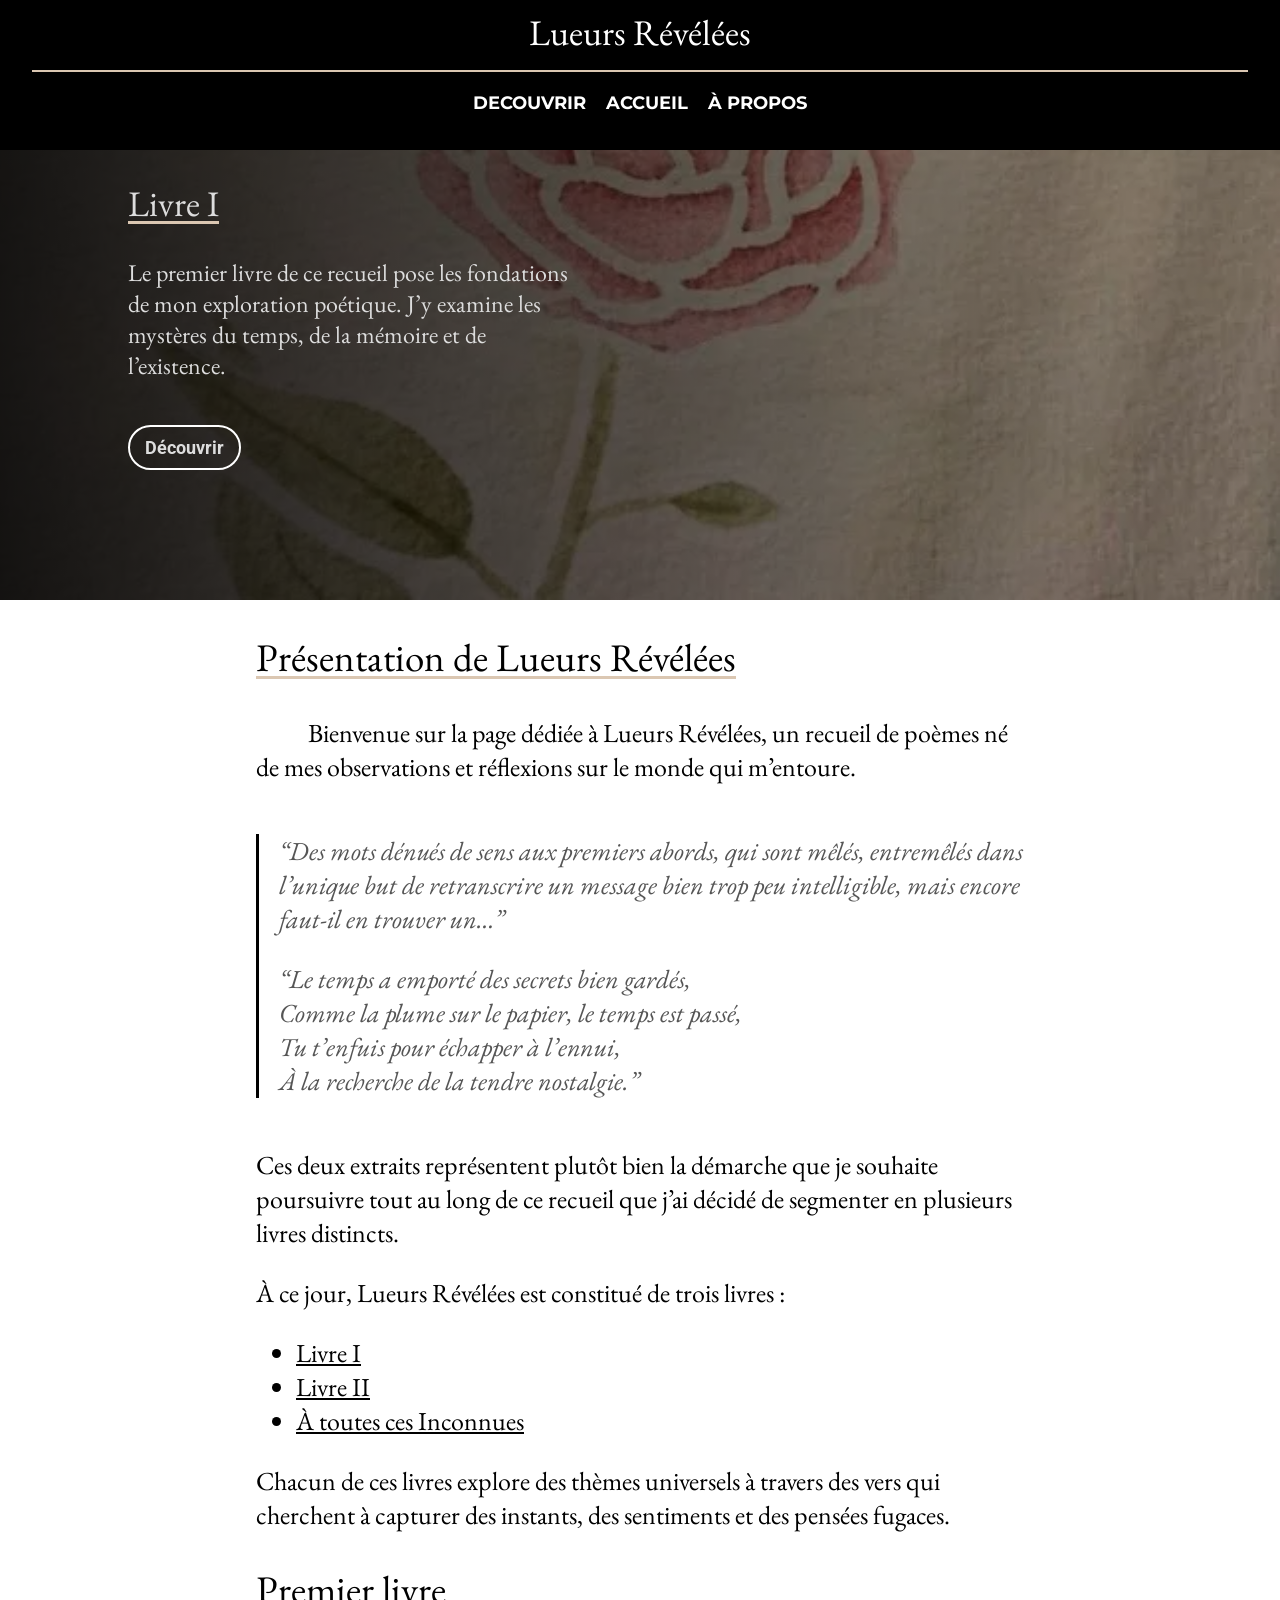
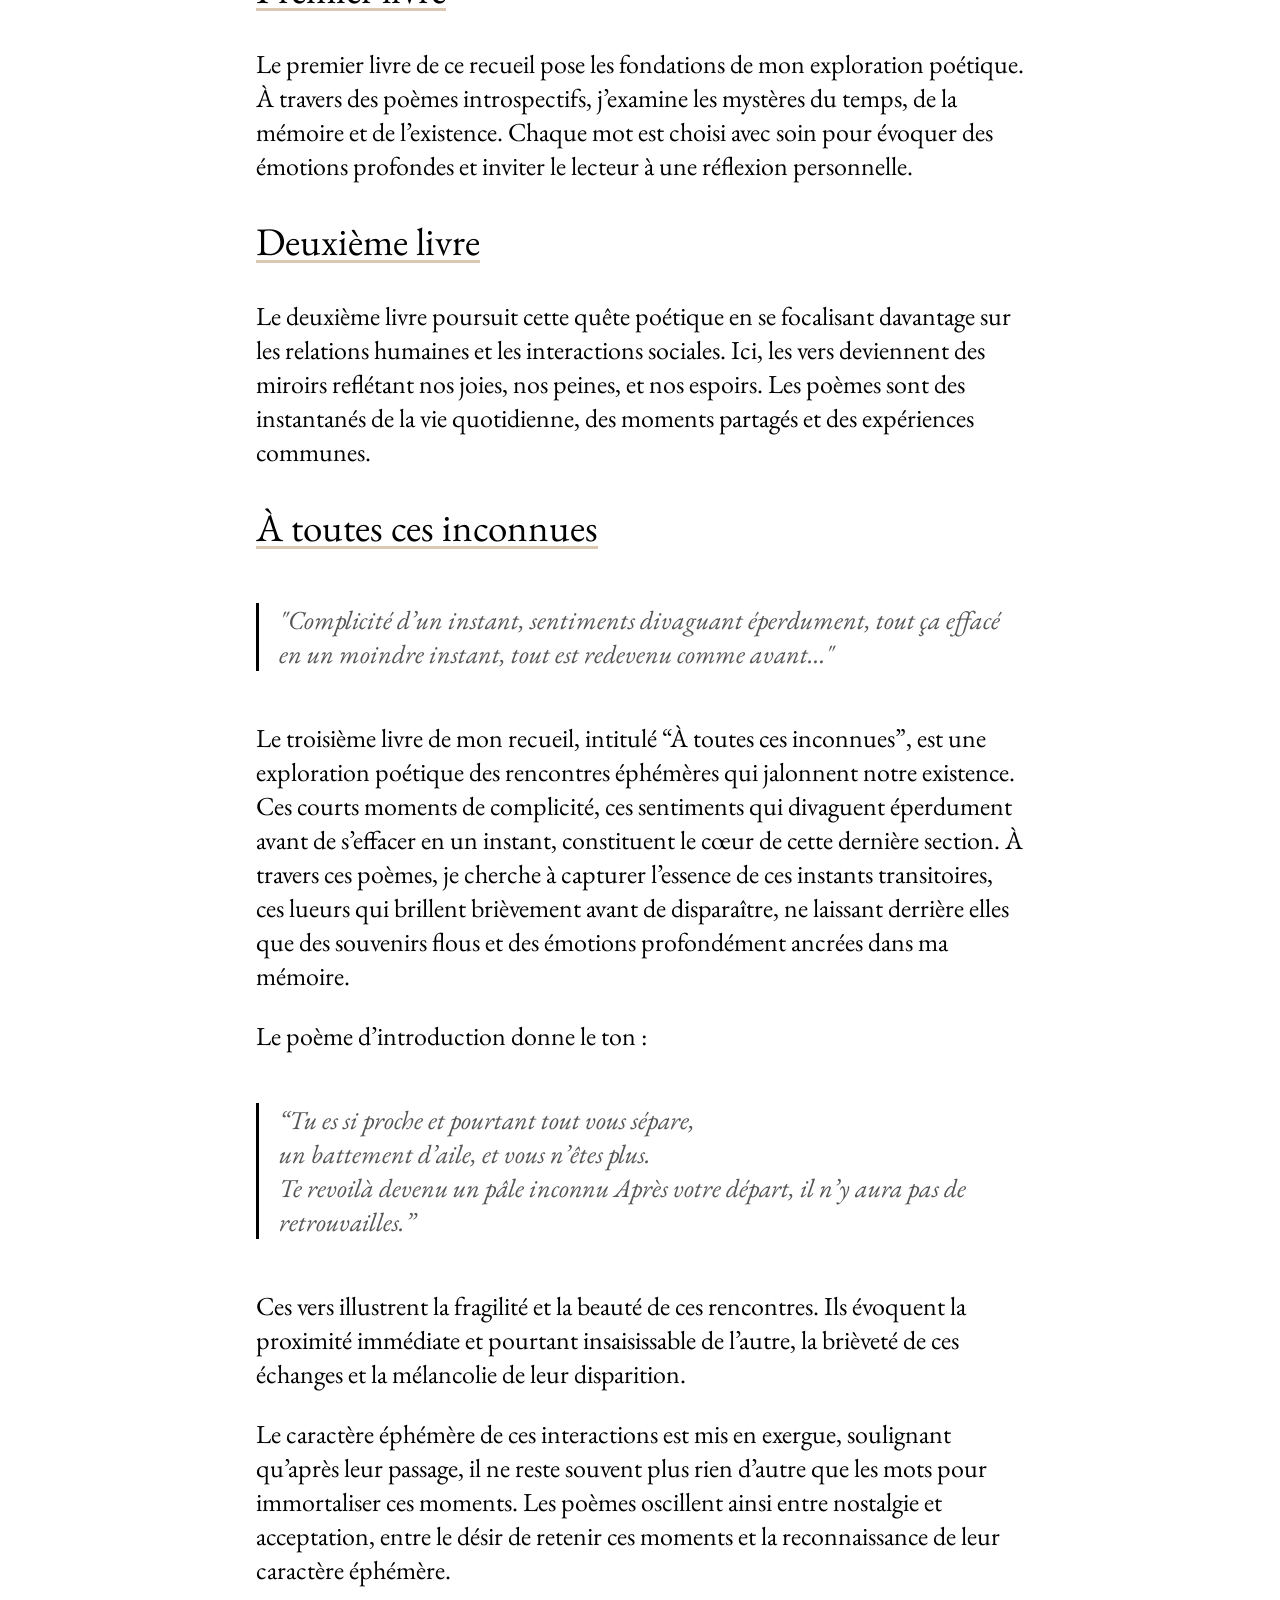
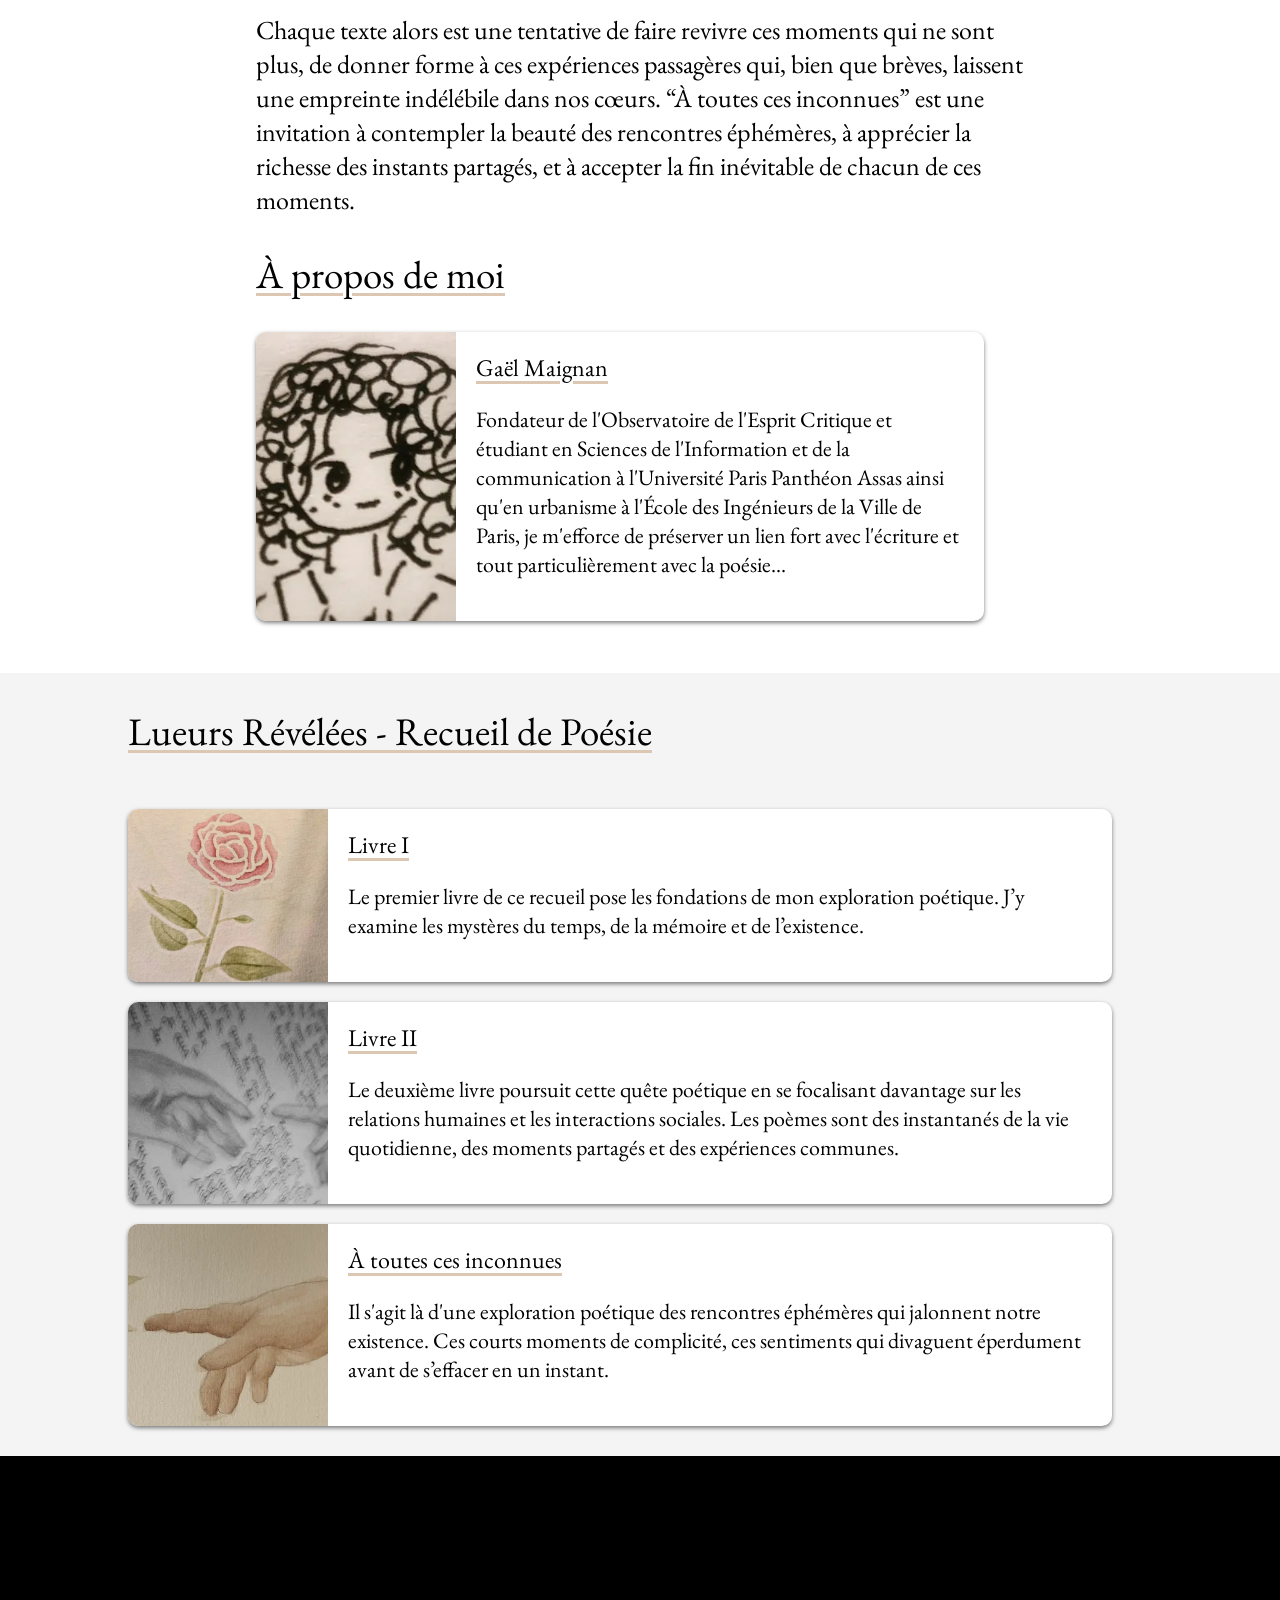
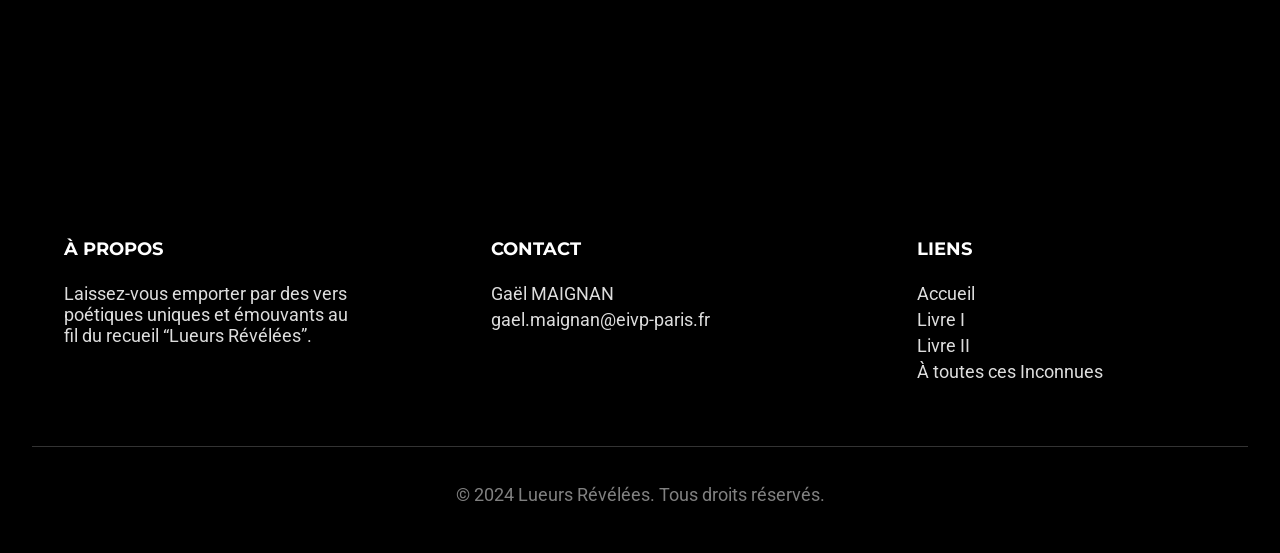
==== index.html @ 1c693159 "Add files via upload" ====
<!DOCTYPE html>
<html lang="fr">
<head>
    <meta charset="UTF-8">
    <meta name="viewport" content="width=device-width, initial-scale=1.0">
    
    <link rel="stylesheet" href="style/styles.css">
    <link rel="icon" href="img/icon.png" type="image/x-icon">
    <link rel="stylesheet" href="style/main.css">
    <link rel="stylesheet" href="https://fonts.googleapis.com/css?family=EB+Garamond&display=swap">
    <link rel="stylesheet" href="https://fonts.googleapis.com/css?family=Montserrat&display=swap">
    <link rel="stylesheet" href="https://fonts.googleapis.com/css2?family=Cinzel&display=swap">
    <link rel="stylesheet" href="https://fonts.googleapis.com/css2?family=Roboto:wght@400;700&display=swap">
    <link rel="stylesheet" href="https://cdnjs.cloudflare.com/ajax/libs/font-awesome/6.0.0-beta3/css/all.min.css">

    <meta name="description" content="Découvrez Lueurs Révélées, un recueil de poésie inspirant qui explore les thèmes de l'amour, de la perte et de la renaissance.">
    <meta name="keywords" content="poésie, recueil de poésie, Lueurs Révélées, poésie moderne, poèmes français">
    <meta name="author" content="Gaël Maignan">
    <meta name="robots" content="index, follow">

    <meta property="og:title" content="Lueurs Révélées - Recueil de Poésie">
    <meta property="og:description" content="Découvrez des poèmes uniques qui explorent la beauté de l'âme humaine.">
    <meta property="og:image" content="https://gael-mgn.github.io/Lueurs-Revelees/img/2.png">
    <meta property="og:url" content="https://gael-mgn.github.io/Lueurs-Revelees">
    <meta property="og:type" content="website">
    <meta name="twitter:card" content="summary_large_image">

    <script src="js/script.js"></script>
    <script src="js/home.js"></script>


    <script type="application/ld+json">
{
  "@context": "https://schema.org",
  "@type": "Collection",
  "name": "Lueurs Révélées",
  "description": "Un recueil de poésie par Gaël Maignan, explorant des thèmes profonds à travers trois livres principaux.",
  "creator": {
    "@type": "Person",
    "name": "Gaël Maignan"
  },
  "hasPart": [
    {
      "@type": "CreativeWork",
      "name": "Livre I",
      "url": "https://gael-mgn.github.io/Lueurs-Revelees/articles/livre 1/livre 1.html"
    },
    {
      "@type": "CreativeWork",
      "name": "Livre II",
      "url": "https://gael-mgn.github.io/Lueurs-Revelees/articles/livre 2/livre 2.html"
    },
    {
      "@type": "CreativeWork",
      "name": "À toutes ces Inconnues",
      "url": "https://gael-mgn.github.io/Lueurs-Revelees/articles/livre 3/livre 3.html"
    }
  ]
}
</script>


    <title>Lueurs Révélées - Recueil de Poèmes</title>
</head>
<body>
    <header id="main-header">
        <h1><a class="title" href="#">Lueurs Révélées</a></h1>
        <nav class="main-nav">
        <div class="menu-icon">&#9776;</div>
        <ul class="menu">
            <li><a href="#articles">DECOUVRIR</a></li>
            <li><a href="#">ACCUEIL</a></li>
            <li><a href="articles/gael maignan.html">À PROPOS</a></li>
        </ul>
    </nav>
    </header>

    <main>

        <div class="carousel-container">
            <img src="" class="carousel-image" id="currentImage" alt=""/>
            <img src="" class="carousel-image2" id="lastImage" alt=""/>

            <div id="article_infos" class="article-infos">
                <h2 id="article_title"></h2>
                <p id="article_resume"></p>
                <a id="article_link" class="button" href="">Découvrir</a>
            </div>
        </div>

        <div class="text">
        <h2>Présentation de Lueurs Révélées</h2>

        <p class="indentation">Bienvenue sur la page dédiée à Lueurs Révélées, un recueil de poèmes né de mes observations et réflexions sur le monde qui m’entoure.</p>

        <blockquote>
            <p>“Des mots dénués de sens aux premiers abords, qui sont mêlés, entremêlés dans l’unique but de retranscrire un message bien trop peu intelligible, mais encore faut-il en trouver un…”</p>
            
            <p>“Le temps a emporté des secrets bien gardés,</br>
            Comme la plume sur le papier, le temps est passé,</br>
            Tu t’enfuis pour échapper à l’ennui,</br>
            À la recherche de la tendre nostalgie.”</p>
        </blockquote>

        <p>Ces deux extraits représentent plutôt bien la démarche que je souhaite poursuivre tout au long de ce recueil que j’ai décidé de segmenter en plusieurs livres distincts.</p>

        <p>À ce jour, Lueurs Révélées est constitué de trois livres :</p>
        <ul>
            <li><a href="articles/livre 1/livre 1.html">Livre I</a></li>
            <li><a href="articles/livre 2/livre 2.html">Livre II</a></li>
            <li><a href="articles/livre 3/livre 3.html">À toutes ces Inconnues</a></li>
        </ul>

        <p>Chacun de ces livres explore des thèmes universels à travers des vers qui cherchent à capturer des instants, des sentiments et des pensées fugaces.</p>


        <h2>Premier livre</h2>
        <p>Le premier livre de ce recueil pose les fondations de mon exploration poétique. À travers des poèmes introspectifs, j’examine les mystères du temps, de la mémoire et de l’existence. Chaque mot est choisi avec soin pour évoquer des émotions profondes et inviter le lecteur à une réflexion personnelle.</p>

        <h2>Deuxième livre</h2>
        <p>Le deuxième livre poursuit cette quête poétique en se focalisant davantage sur les relations humaines et les interactions sociales. Ici, les vers deviennent des miroirs reflétant nos joies, nos peines, et nos espoirs. Les poèmes sont des instantanés de la vie quotidienne, des moments partagés et des expériences communes.</p>

        <h2>À toutes ces inconnues</h2>

        <blockquote>
            <p>"Complicité d’un instant, sentiments divaguant éperdument, tout ça effacé en un moindre instant, tout est redevenu comme avant…"</p>
        </blockquote>

        <p>Le troisième livre de mon recueil, intitulé “À toutes ces inconnues”, est une exploration poétique des rencontres éphémères qui jalonnent notre existence. Ces courts moments de complicité, ces sentiments qui divaguent éperdument avant de s’effacer en un instant, constituent le cœur de cette dernière section. À travers ces poèmes, je cherche à capturer l’essence de ces instants transitoires, ces lueurs qui brillent brièvement avant de disparaître, ne laissant derrière elles que des souvenirs flous et des émotions profondément ancrées dans ma mémoire.</p>

        <p>Le poème d’introduction donne le ton :</p>

        <blockquote>
            <p>“Tu es si proche et pourtant tout vous sépare,<br>
                un battement d’aile, et vous n’êtes plus.<br>
                Te revoilà devenu un pâle inconnu Après votre départ, il n’y aura pas de retrouvailles.”</p>
        </blockquote>


        <p>Ces vers illustrent la fragilité et la beauté de ces rencontres. Ils évoquent la proximité immédiate et pourtant insaisissable de l’autre, la brièveté de ces échanges et la mélancolie de leur disparition.</p>
        <p>Le caractère éphémère de ces interactions est mis en exergue, soulignant qu’après leur passage, il ne reste souvent plus rien d’autre que les mots pour immortaliser ces moments. Les poèmes oscillent ainsi entre nostalgie et acceptation, entre le désir de retenir ces moments et la reconnaissance de leur caractère éphémère.</p>
        <p>Chaque texte alors est une tentative de faire revivre ces moments qui ne sont plus, de donner forme à ces expériences passagères qui, bien que brèves, laissent une empreinte indélébile dans nos cœurs. “À toutes ces inconnues” est une invitation à contempler la beauté des rencontres éphémères, à apprécier la richesse des instants partagés, et à accepter la fin inévitable de chacun de ces moments.</p>


        <h2>À propos de moi</h2>
        <a href="articles/gael maignan.html" class="article-item">
                  <img src="img/gael.png" alt="Croquis de Gaël Maignan, poète à ses heures perdues, portrait en style esquisse.">
                  <div class="article-info">
                    <h3 class="article-title">Gaël Maignan</h3>
                    <p class="article-description">Fondateur de l'Observatoire de l'Esprit Critique et étudiant en Sciences de l'Information et de la communication à l'Université Paris Panthéon Assas ainsi qu'en urbanisme à l'École des Ingénieurs de la Ville de Paris, je m'efforce de préserver un lien fort avec l'écriture et tout particulièrement avec la poésie...</p>
                  </div>
        </a>

        </div>









 <!-- Articles -->
        <div id="articles" class="articles">
            <div class="article-grid">
                <h2>Lueurs Révélées - Recueil de Poésie</h2>
                <a href="articles/livre 1/livre 1.html" class="article-item">
                  <img src="articles/livre 1/img/img.png" alt="Aquarelle illustrant le Livre I du recueil « Lueurs Révélées », l'on y voit une rose, s'épanouissant à travers des vers enivrants.">
                  <div class="article-info">
                    <h3 class="article-title">Livre I</h3>
                    <p class="article-description">Le premier livre de ce recueil pose les fondations de mon exploration poétique. J’y examine les mystères du temps, de la mémoire et de l’existence.</p>
                  </div>
                </a>
                <a href="articles/livre 2/livre 2.html" class="article-item">
                  <img src="articles/livre 2/img/img.png" alt="Esquisse illustrant le Livre II du recueil « Lueurs Révélées », l'on y voit deux mains, tentant, tant bien que mal de se rejoindre parmis un dédale de vers déchus.">
                  <div class="article-info">
                    <h3 class="article-title">Livre II</h3>
                    <p class="article-description">Le deuxième livre poursuit cette quête poétique en se focalisant davantage sur les relations humaines et les interactions sociales. Les poèmes sont des instantanés de la vie quotidienne, des moments partagés et des expériences communes.</p>
                  </div>
                </a>
                <a href="articles/livre 3/livre 3.html" class="article-item">
                  <img src="articles/livre 3/img/img.png" alt="Aquarelle illustrant le Livre « À toutes ces inconnues » du recueil « Lueurs Révélées », l'on y voit une main rentrant en contact avec l'éphémérité de cette vie">
                  <div class="article-info">
                    <h3 class="article-title">À toutes ces inconnues</h3>
                    <p class="article-description">Il s'agit là d'une exploration poétique des rencontres éphémères qui jalonnent notre existence. Ces courts moments de complicité, ces sentiments qui divaguent éperdument avant de s’effacer en un instant.</p>
                  </div>
                </a>
              </div>
        </div>





        <footer id="footer">
            <div class="fixed-img"></div> 
            <div class="footer-content">
                <div class="footer-section about">
                    <h3>À PROPOS</h3>
                    <ul>
                        <li><p>Laissez-vous emporter par des vers poétiques uniques et émouvants au fil du recueil “Lueurs Révélées”.</p></li>
                    </ul>
                </div>
                <div class="footer-section contact">
                    <h3>CONTACT</h3>
                    <ul>
                        <li><a href="https://www.linkedin.com/in/gael-maignan/">Gaël MAIGNAN</a></li>
                        <li><a href="mailto:gael.maignan@eivp-paris.fr">gael.maignan@eivp-paris.fr</a></li>
                    </ul>
                </div>
                <div class="footer-section links">
                    <h3>LIENS</h3>
                    <ul>
                        <li><a href="#">Accueil</a></li>
                        <li><a href="articles/livre 1/livre 1.html">Livre I</a></li>
                        <li><a href="articles/livre 2/livre 2.html">Livre II</a></li>
                        <li><a href="articles/livre 3/livre 3.html">À toutes ces Inconnues</a></li>
                    </ul>
                </div>
            </div>
            <div id="about" class="footer-bottom">
                <p>&copy; 2024 Lueurs Révélées. Tous droits réservés.</p>
            </div>
        </footer>

    </main>     
</body>
</html>
---- style/styles.css ----
h1,h2,h3, h4, h5, h6 {
    font-weight: normal;
}


.overlay {
    margin: 0px;
    left: 0px;
    width: 100%;
    height: 100%;
    position: absolute;
}
.overlay {
     pointer-events: auto; /*permet de rediriger les clics sur le fond et pas la vidéo*/
}

.overlay-content {
    overflow: hidden;
    margin-left: 10vw;
    margin-right: 10vw;
    z-index: 1;
    color: white;
    font-size: 40px;
    overflow: auto; 
    position: absolute;
    top: 50%;
    transform: translateY(-25%);
    font-family: 'Cinzel', sans-serif;
}
@media screen and (max-width: 768px) {
    .overlay-content {
        transform: translateY(-50%);
    }
}
.img{
    opacity: 1;
    transition: opacity 1s ease-in-out;
}
.carousel-container {
    position: relative;
    width: 100%;
    height: 75%;
    max-height: 450px;
}
@media screen and (max-width: 768px) {
    .carousel-container {
        max-height: 700px;
    }
}
.carousel-container:after {
    content: '';
    position: absolute;
    width: 100%;
    height: 100%;
    z-index: 1;
    background: linear-gradient(to right, rgba(0, 0, 0, 0.9), rgba(0, 0, 0, 0.3));
}
.carousel-image, .carousel-image2 {
    width: 100%;
    height: 100%;
    object-fit: cover;
    position: absolute;
    z-index: 0;
}
.carousel-image2 {    
    transition: opacity 1s ease-in-out;
    z-index: 1;
}
---- style/main.css ----
.indentation {
  text-indent: 2em;
}

html{
    scroll-behavior: smooth;    
}
body {
    margin: 0;
    font-family: 'EB Garamond', serif;
    font-size: 26px;
}
a {
  text-decoration: none;
  color: inherit;
}
ul li a {
    text-decoration: underline;
}


blockquote {
  font-style: italic;
  margin: 20px 0;
  padding-left: 20px;
  margin-top: 50px;
  margin-bottom: 50px;
  border-left: 3.5px solid black; /* Barre verticale pour délimiter les citations */
  color: #555;
}



h2, h3 {
    text-decoration: underline;
    text-decoration-color: rgb(219, 199, 178);
    text-decoration-thickness: 3px; /* Épaisseur du soulignage */
    text-underline-offset: 5px;
}

footer h3 {
    text-decoration: none;
}

.button {
    font-size: 18px;
    padding: 10px 15px;
    border-radius: 40px;
    border: 2px solid white;
    font-family: 'Roboto', sans-serif;
    font-weight: bold;
    text-decoration: none;
}
.button:hover{
    text-decoration: underline;
    color: rgb(219, 199, 178);
    border: 2px solid  rgb(219, 199, 178);
}
header {
    position: fixed;
    width: 100%;
    height: 150px;
    background-color: rgba(0, 0, 0, 0.90);
    top: 0px;
    transition: top 0.3s;
    z-index: 1000;

}
header::after {
        content: '';
        position: absolute;
        left: 2.5vw;
        top: 70px;
        width: 95%;
        height: 2px;
        background-color: #333;
        background-color: rgb(219, 199, 178);
}
@media screen and (max-width: 767px) {
    header {
        height: 64px;
    }
    header::after {
        display: none;
    }
}



body::after {
        content: '';
        top: 0;
        position: absolute;
        width: 100%; /* Largeur de la bordure */
        height: 150px; /* Épaisseur de la bordure */
        background-color: black; /* Couleur de la bordure */
        z-index: -1;
}
@media screen and (max-width: 767px) {
    body::after {
        height: 64px;
    }
}
header .title {
    font-size: 36px;
    color: white;
    /*font-family: 'Cinzel', sans-serif;*/
    position: absolute;
    top: 32px;
    left: 50%;
    transform: translate(-50%, -50%);
}
@media screen and (max-width: 767px) {
    header .title {
        font-size: 26px;
        top: 27px;
    }
}
@media screen and (max-width: 325px) {
    header .title {
        font-size: 23px;
        margin-left: 12px;
    }

}


header nav a {
    font-size: 18px;
    font-weight: bold;
    font-family: 'Montserrat', sans-serif;
    text-decoration: none;
    color: white;
    position: relative; /* Position relative pour placer le trait par rapport au lien */
}

header nav a::after, header nav a:hover::after {
    content: ''; /* Ajoute un contenu pseudo-élément */
    position: absolute; /* Position absolue par rapport au lien */
    bottom: -4px; /* Place le trait juste en dessous du texte du lien */
    left: 0; /* Alignement initial à gauche */
    right: 0; /* Alignement final à droite */
    margin: 0 auto; /* Centre horizontalement le trait */
    width: 40px; /* Longueur du trait */
    border-bottom: 3px solid; /* Épaisseur et style du trait (2px d'épaisseur, solide) */
    transition: width 0.3s; /* Transition de la largeur du trait sur une durée de 0.3 seconde */
    color: rgb(219, 199, 178);

}
header nav a::after{
    width: 0px;
}

main {
    margin: 0px;
    top: 150px; 
    left: 0px;
    width: 100%;
    height: 100%;
    position: absolute;
}

@media screen and (max-width: 767px) {
    main {
        top: 64px;
    }
}

.main-nav {
    display: flex;
    justify-content: space-between;

    position: absolute;
    left: 50%;
    top: 100px;
    transform: translate(-50%, -50%);
}
.menu-icon {
    font-size: 24px;
    color: white;
    display: none; /* Masquer l'icône du menu par défaut sur les écrans larges */
}
.menu {
    list-style: none;
    padding: 0;
    transition: heigth 0.3s;
    display: flex;
}
.menu li {
    margin-right: 20px;
}
.menu li:last-child {
    margin-right: 0px;
}

@media screen and (max-width: 767px) {
    header {
        background-color: black;
    }
    .main-nav {
        height: 32px;
        margin-top: 10px;
        margin-left: 10vw;
        transform: none;
        position: static;
    }
    .menu {
        display: none; /* Masquer le menu par défaut sur les écrans étroits */
        flex-direction: column;
        position: absolute;
        top: 32px;
        left: 0px;
        width: 100%;
        background-color: black;
    }
    .menu li {
        padding: 10px;
        padding-top: 0;
        padding-left: 0;
        margin-left: 10vw;
    }
    .menu a {
        font-size: 12px;
    }
    .menu.show {
        display: flex; /* Afficher le menu lorsque la classe .show est ajoutée */
    }
    .menu-icon {
        display: block; /* Afficher l'icône du menu sur les écrans étroits */
    }
    .menu li::after {
        content: '';
        position: absolute;
        left: 10vw;
        width: 80%;
        height: 1px;
        background-color: #333;
    }
}


#auteurs-section {
    font-size: 18px;
    text-align: center;
    padding-bottom: 30px;
    box-shadow: 0 2px 4px rgba(0, 0, 0, 0.5);
}













.fixed-img {
    background-image: url('../img/footer.png');
    background-size: cover;
    background-position: center;
    background-attachment: fixed;
    height: 300px;
    position: relative;
}
.fixed-img::after {
content: '';
    position: absolute;
    width: 100%;
    height: 100%;
    background: rgba(0, 0, 0, 0.7);
}
footer {
   background-color: black;
    color: white;
    padding: 30px 0;
    padding-top: 0px;

    z-index: 10;
    font-family: 'roboto';
    font-size: 18px;
    overflow: hidden;
}
.footer-content {
    display: flex;
    flex-wrap: wrap;
    justify-content: space-around;
}
@media screen and (max-width: 768px) {
  footer {
    font-size: 12px;
  }
  .footer-content {
    display: block;
  }
}

.footer-section {
    flex: 1;
    margin: 5vw;
}

.footer-section h3 {
    color: #fff;
    font-weight: bold;
}

.footer-section p {
    color: #ddd;
}
.footer-section ul {
    list-style-type: none;
    margin: 0;
    padding: 0;
}
.footer-section li {
    padding-top: 5px;
}
.footer-section a {
    text-decoration: none;
    color: #ddd;
    transition: color 0.3s;
}
.footer-section p {
    margin: 0;
}
.footer-section h3 {
    font-size: 18px;
    font-family: 'Montserrat', sans-serif;
}
.footer-section a:hover {
    color: rgb(219, 199, 178);
    text-decoration: underline;

}
.footer-bottom {
    text-align: center;
    padding-top: 20px;
    position: relative;
    color: grey;

}
.footer-bottom::after {
    content: '';
    position: absolute;
    left: 2.5vw;
    top: 0px;
    width: 95%;
    height: 1px;
    background-color: #333;
}



.article-infos {
    position: absolute;
    transition: left 0.3s;
    font-size: 24px;
    height: 100%;
    width: 100%;
    max-width: 700px;
    overflow: hidden;
    opacity: 1; /*rend le carrousel plus esthétique*/
    z-index: 2;
    color: #ddd;
}
.article-infos h2, .article-infos p, .article-infos a {
    margin-left: 10vw;
    margin-right: 10vw;
    color: #ddd;
}
.article-infos a {
    position: relative;
    top: 25px;

}

.articles {

      background-color: #F4F4F4;
      color: black;
    overflow: hidden;
}
.articles h2 {
}






.quotation, .text {
    margin: 20vw;
    margin-top: 0px;
    margin-bottom: 20px;
}
.quotation {
    font-size: 46px;
}
.text {
    padding-bottom: 32px;
}

@media screen and (max-width: 768px) {
    .quotation, h2, .overlay-content {
    font-size: 32px;
}
.quotation, .text {
    margin: 5vw;
}
}






.article-grid {
    display: flex;
    flex-wrap: wrap;
    justify-content: space-between;
    margin: 10vw;
    margin-top: 0px;
    margin-bottom: 30px;
    gap: 20px; /* Espacement entre les éléments de la grille */
}

.article-item {

   background-color: white;
    /*border: 1px solid #666;*/
    border-radius: 10px;
    box-shadow: 0 2px 4px rgba(0, 0, 0, 0.5);
    width: calc(100% - 40px); /* Full width with margins */
    display: flex;
    text-align: left;
    overflow: hidden;
    transition: transform 0.3s ease;

    text-decoration: none;
    color: inherit;
}

.article-item:hover {
    transform: scale(1.005);
     box-shadow: 0 4px 8px rgba(0, 0, 0, 0.4); 
}

.article-item img {
    width: 200px; /* Fixed width for the image */
    height: auto;
    /*border-right: 1px solid #666;*/
    object-fit: cover;
}

.article-info {
    padding: 20px;
    flex-grow: 1; /* Allow the text to take the remaining space */
}

.article-info h3 {
    margin: 0 0 10px 0;
    font-size: 24px;
}

.article-info p {
    font-size: 22px;
}



/* Styles pour les écrans de moins de 768px (smartphones) */
@media (max-width: 768px) {
    #articles {
        padding: 10px;
    }

    .article-item {
        width: 100%; /* Pleine largeur */
        margin: 10px 0;
        display: flex;
        flex-direction: column; /* Affichage en colonne */
    }

    .article-info {
        padding: 10px;
    }

    .article-grid {
        margin: 5vw;
    }


.article-item img {
    width: 100%;
    height: auto;
    border-bottom: 1px solid #ddd;
}
}
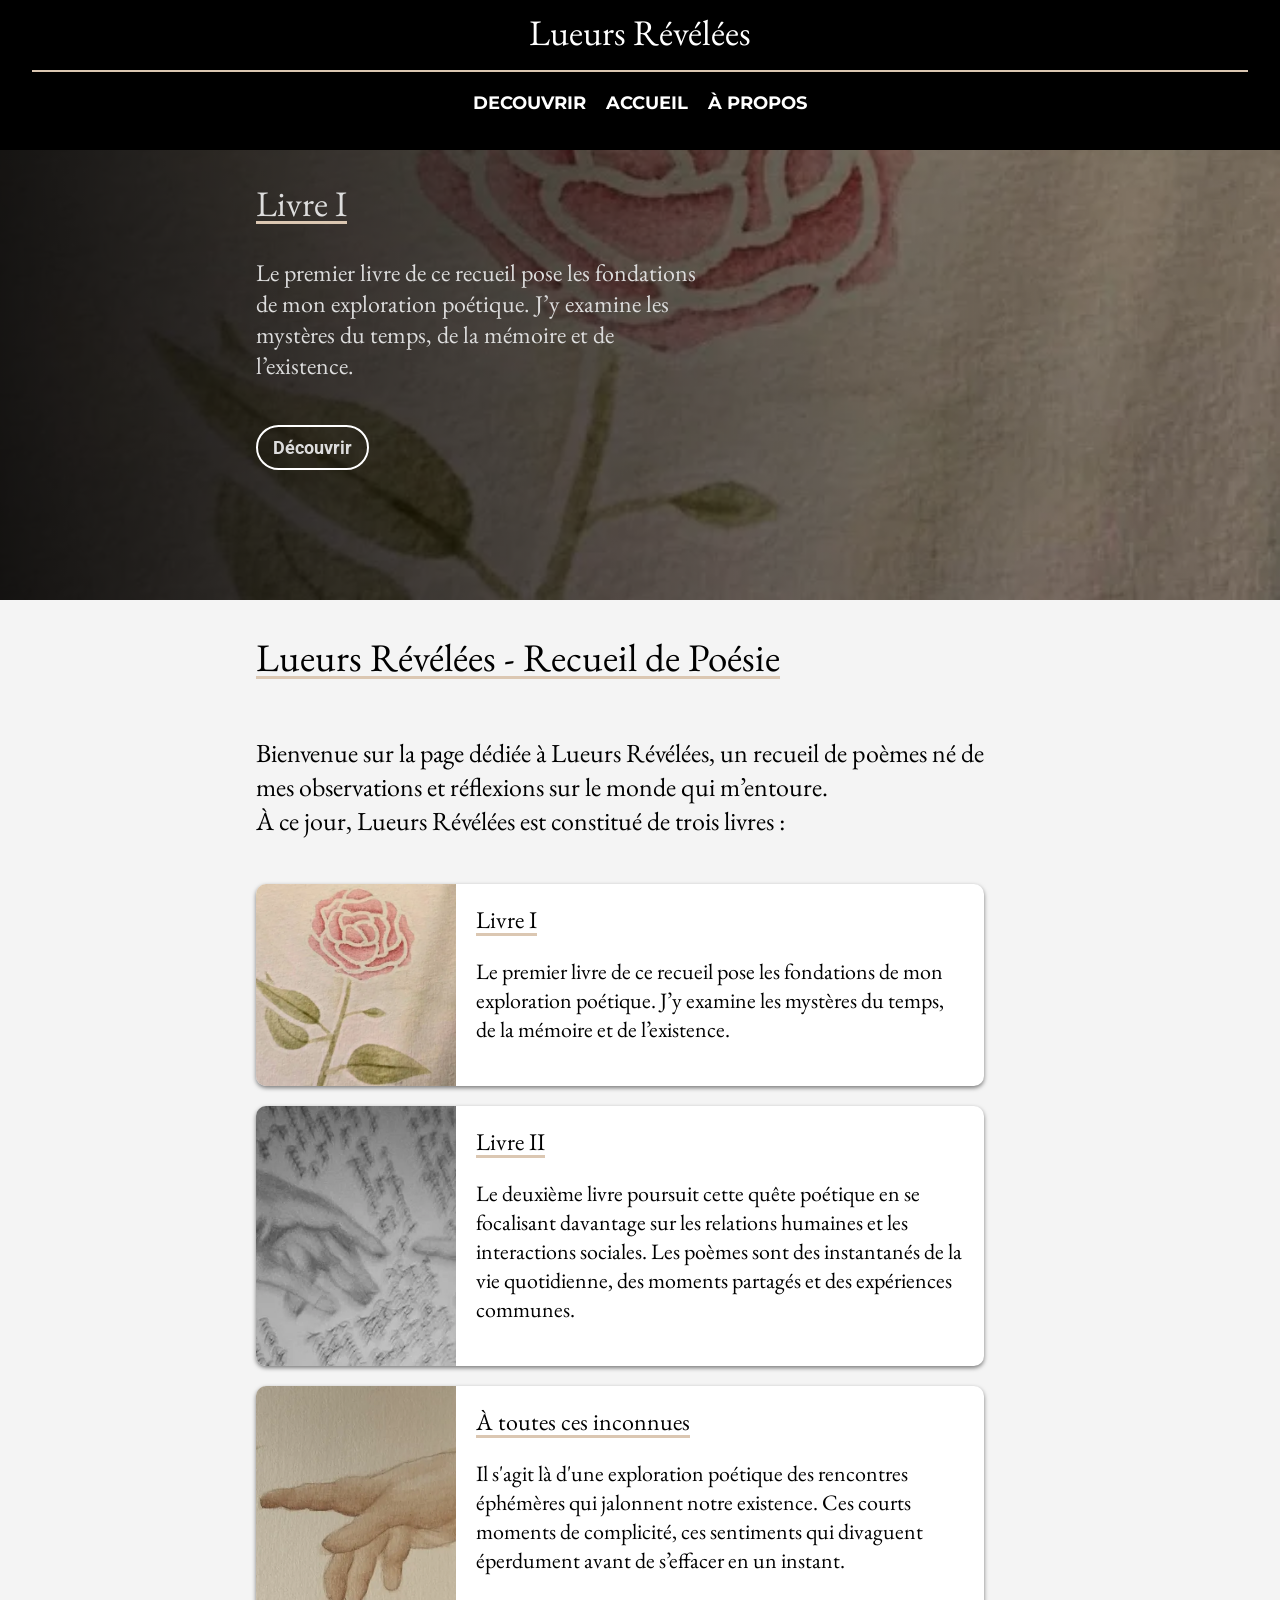
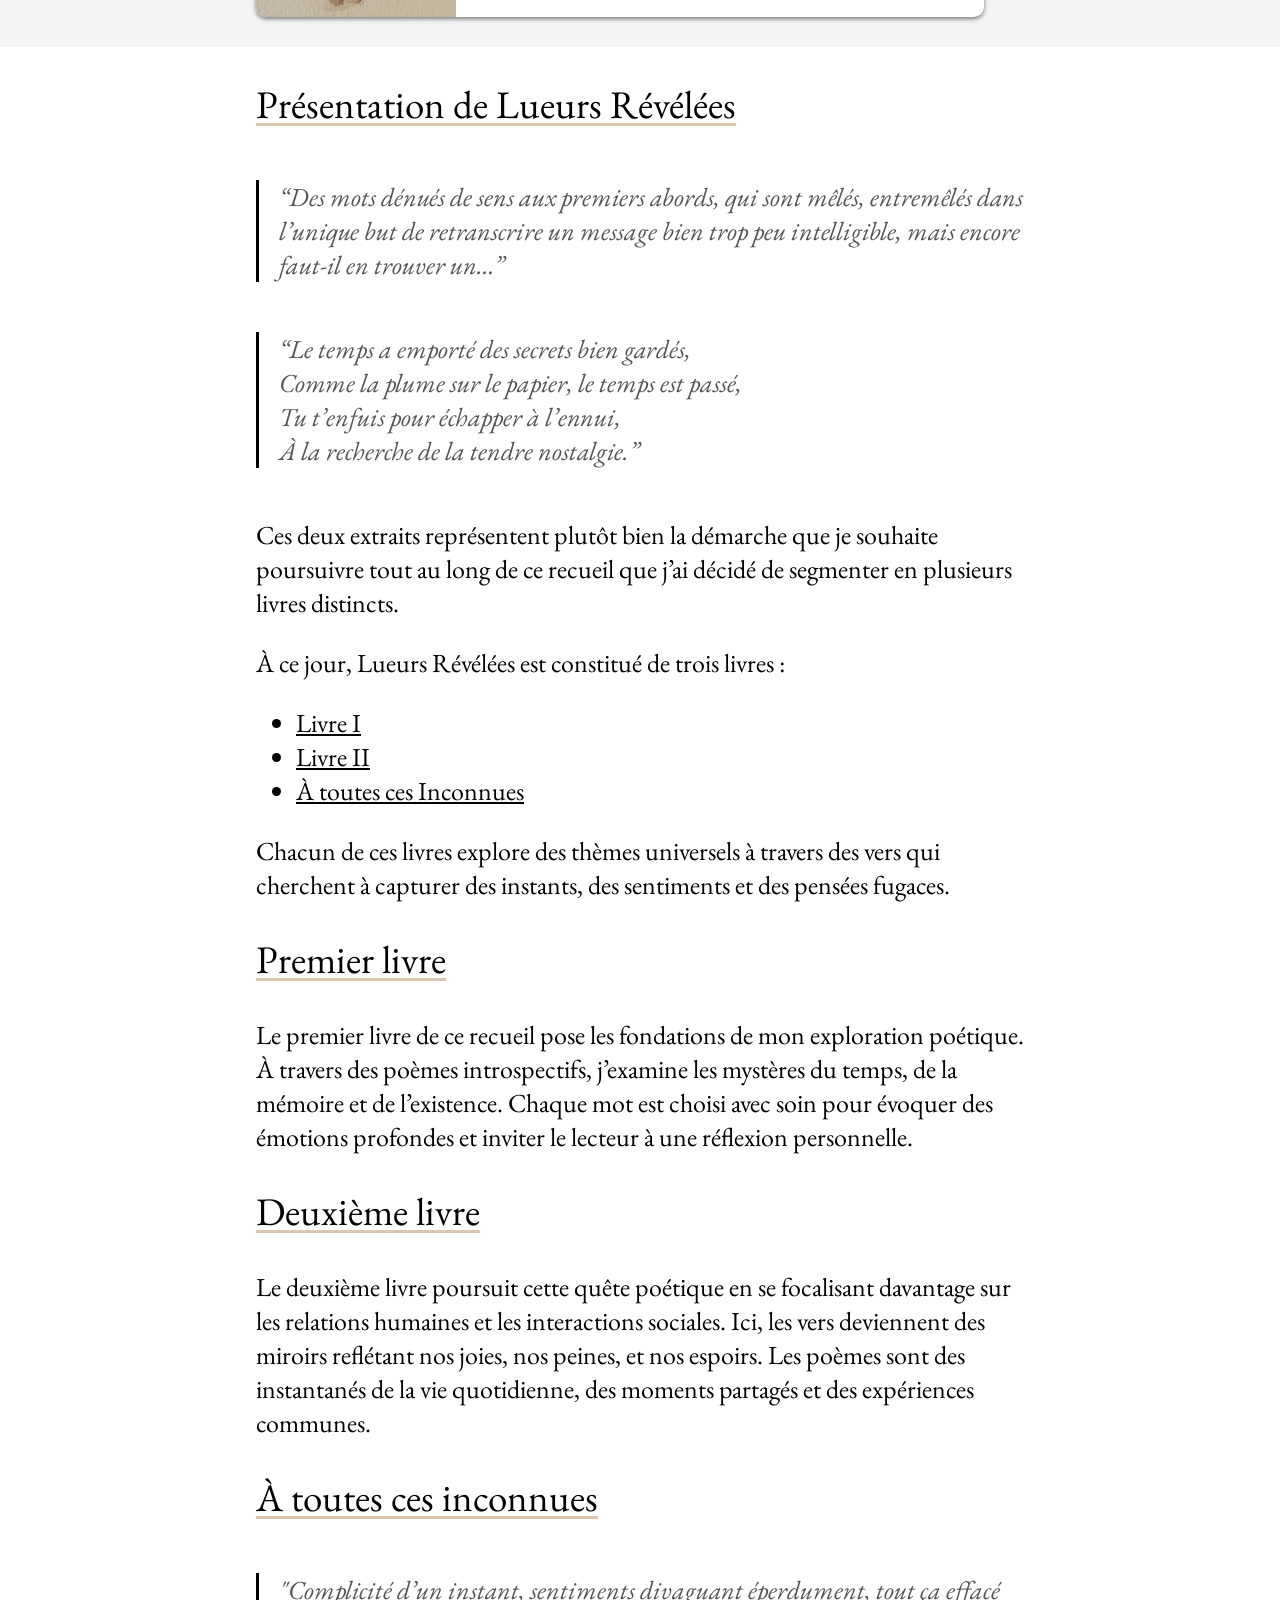
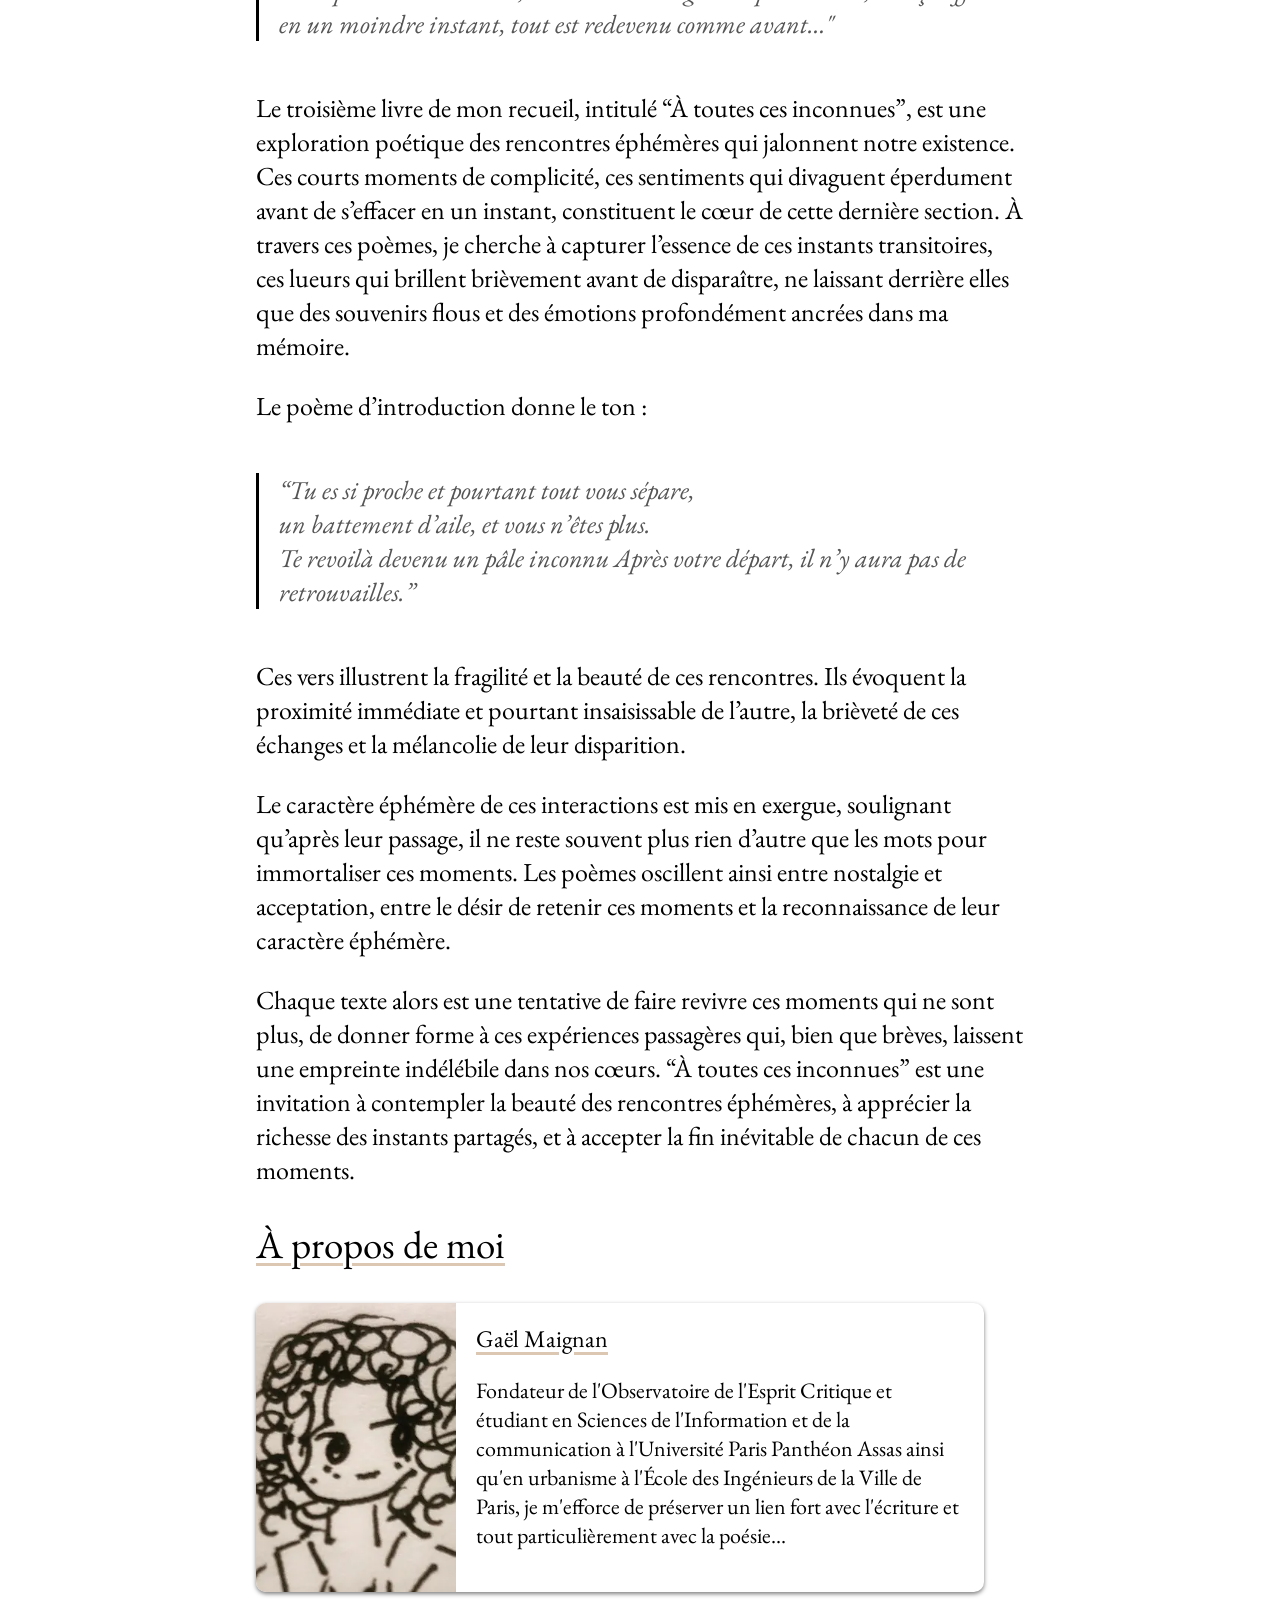
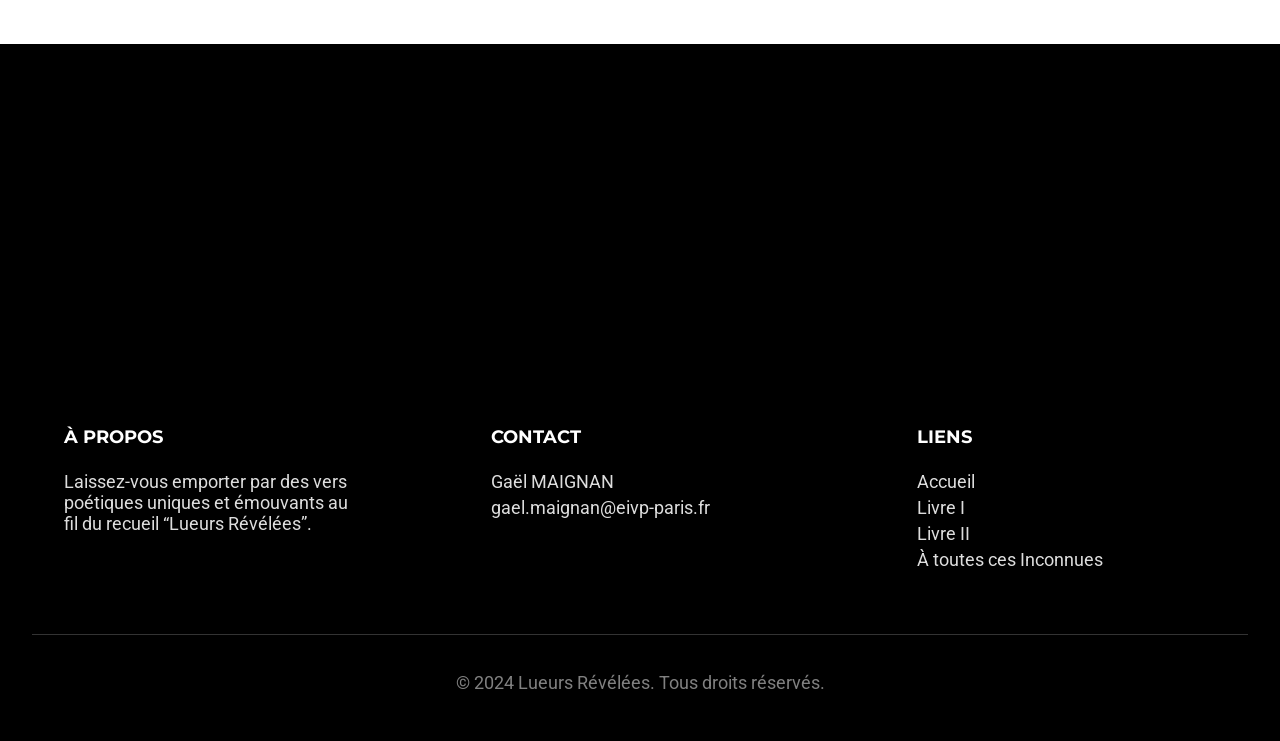
==== commit ed77217e: "Add files via upload" ====
--- a/index.html
+++ b/index.html
@@ -18,7 +18,7 @@
     <meta name="author" content="Gaël Maignan">
     <meta name="robots" content="index, follow">
 
-    <meta property="og:title" content="Lueurs Révélées - Recueil de Poésie">
+    <meta property="og:title" content="Lueurs Révélées — Recueil de Poésie | Gaël Maignan">
     <meta property="og:description" content="Découvrez des poèmes uniques qui explorent la beauté de l'âme humaine.">
     <meta property="og:image" content="https://gael-mgn.github.io/Lueurs-Revelees/img/2.png">
     <meta property="og:url" content="https://gael-mgn.github.io/Lueurs-Revelees">
@@ -60,7 +60,7 @@
 </script>
 
 
-    <title>Lueurs Révélées - Recueil de Poèmes</title>
+    <title>Lueurs Révélées — Recueil de Poèmes | Gaël Maignan</title>
 </head>
 <body>
     <header id="main-header">
@@ -88,14 +88,48 @@
             </div>
         </div>
 
+
+ <!-- Articles -->
+        <div id="articles" class="articles">
+            <div class="article-grid">
+                <h2>Lueurs Révélées - Recueil de Poésie</h2>
+
+                <p class="contexte">Bienvenue sur la page dédiée à Lueurs Révélées, un recueil de poèmes né de mes observations et réflexions sur le monde qui m’entoure.<br>À ce jour, Lueurs Révélées est constitué de trois livres :</p>
+
+                <a href="articles/livre 1/livre 1.html" class="article-item">
+                  <img src="articles/livre 1/img/img.png" alt="Aquarelle illustrant le Livre I du recueil « Lueurs Révélées », l'on y voit une rose, s'épanouissant à travers des vers enivrants.">
+                  <div class="article-info">
+                    <h3 class="article-title">Livre I</h3>
+                    <p class="article-description">Le premier livre de ce recueil pose les fondations de mon exploration poétique. J’y examine les mystères du temps, de la mémoire et de l’existence.</p>
+                  </div>
+                </a>
+                <a href="articles/livre 2/livre 2.html" class="article-item">
+                  <img src="articles/livre 2/img/img.png" alt="Esquisse illustrant le Livre II du recueil « Lueurs Révélées », l'on y voit deux mains, tentant, tant bien que mal de se rejoindre parmis un dédale de vers déchus.">
+                  <div class="article-info">
+                    <h3 class="article-title">Livre II</h3>
+                    <p class="article-description">Le deuxième livre poursuit cette quête poétique en se focalisant davantage sur les relations humaines et les interactions sociales. Les poèmes sont des instantanés de la vie quotidienne, des moments partagés et des expériences communes.</p>
+                  </div>
+                </a>
+                <a href="articles/livre 3/livre 3.html" class="article-item">
+                  <img src="articles/livre 3/img/img.png" alt="Aquarelle illustrant le Livre « À toutes ces inconnues » du recueil « Lueurs Révélées », l'on y voit une main rentrant en contact avec l'éphémérité de cette vie.">
+                  <div class="article-info">
+                    <h3 class="article-title">À toutes ces inconnues</h3>
+                    <p class="article-description">Il s'agit là d'une exploration poétique des rencontres éphémères qui jalonnent notre existence. Ces courts moments de complicité, ces sentiments qui divaguent éperdument avant de s’effacer en un instant.</p>
+                  </div>
+                </a>
+              </div>
+        </div>
+
+
+
+
         <div class="text">
         <h2>Présentation de Lueurs Révélées</h2>
 
-        <p class="indentation">Bienvenue sur la page dédiée à Lueurs Révélées, un recueil de poèmes né de mes observations et réflexions sur le monde qui m’entoure.</p>
-
         <blockquote>
             <p>“Des mots dénués de sens aux premiers abords, qui sont mêlés, entremêlés dans l’unique but de retranscrire un message bien trop peu intelligible, mais encore faut-il en trouver un…”</p>
-            
+        </blockquote>
+        <blockquote>    
             <p>“Le temps a emporté des secrets bien gardés,</br>
             Comme la plume sur le papier, le temps est passé,</br>
             Tu t’enfuis pour échapper à l’ennui,</br>
@@ -161,33 +195,6 @@
 
 
 
- <!-- Articles -->
-        <div id="articles" class="articles">
-            <div class="article-grid">
-                <h2>Lueurs Révélées - Recueil de Poésie</h2>
-                <a href="articles/livre 1/livre 1.html" class="article-item">
-                  <img src="articles/livre 1/img/img.png" alt="Aquarelle illustrant le Livre I du recueil « Lueurs Révélées », l'on y voit une rose, s'épanouissant à travers des vers enivrants.">
-                  <div class="article-info">
-                    <h3 class="article-title">Livre I</h3>
-                    <p class="article-description">Le premier livre de ce recueil pose les fondations de mon exploration poétique. J’y examine les mystères du temps, de la mémoire et de l’existence.</p>
-                  </div>
-                </a>
-                <a href="articles/livre 2/livre 2.html" class="article-item">
-                  <img src="articles/livre 2/img/img.png" alt="Esquisse illustrant le Livre II du recueil « Lueurs Révélées », l'on y voit deux mains, tentant, tant bien que mal de se rejoindre parmis un dédale de vers déchus.">
-                  <div class="article-info">
-                    <h3 class="article-title">Livre II</h3>
-                    <p class="article-description">Le deuxième livre poursuit cette quête poétique en se focalisant davantage sur les relations humaines et les interactions sociales. Les poèmes sont des instantanés de la vie quotidienne, des moments partagés et des expériences communes.</p>
-                  </div>
-                </a>
-                <a href="articles/livre 3/livre 3.html" class="article-item">
-                  <img src="articles/livre 3/img/img.png" alt="Aquarelle illustrant le Livre « À toutes ces inconnues » du recueil « Lueurs Révélées », l'on y voit une main rentrant en contact avec l'éphémérité de cette vie">
-                  <div class="article-info">
-                    <h3 class="article-title">À toutes ces inconnues</h3>
-                    <p class="article-description">Il s'agit là d'une exploration poétique des rencontres éphémères qui jalonnent notre existence. Ces courts moments de complicité, ces sentiments qui divaguent éperdument avant de s’effacer en un instant.</p>
-                  </div>
-                </a>
-              </div>
-        </div>
 
 
 
--- a/style/styles.css
+++ b/style/styles.css
@@ -3,35 +3,7 @@
 }
 
 
-.overlay {
-    margin: 0px;
-    left: 0px;
-    width: 100%;
-    height: 100%;
-    position: absolute;
-}
-.overlay {
-     pointer-events: auto; /*permet de rediriger les clics sur le fond et pas la vidéo*/
-}
 
-.overlay-content {
-    overflow: hidden;
-    margin-left: 10vw;
-    margin-right: 10vw;
-    z-index: 1;
-    color: white;
-    font-size: 40px;
-    overflow: auto; 
-    position: absolute;
-    top: 50%;
-    transform: translateY(-25%);
-    font-family: 'Cinzel', sans-serif;
-}
-@media screen and (max-width: 768px) {
-    .overlay-content {
-        transform: translateY(-50%);
-    }
-}
 .img{
     opacity: 1;
     transition: opacity 1s ease-in-out;
--- a/style/main.css
+++ b/style/main.css
@@ -29,7 +29,9 @@
   color: #555;
 }
 
-
+h1 {
+    font-weight: normal;
+}
 
 h2, h3 {
     text-decoration: underline;
@@ -178,6 +180,9 @@
 .menu-icon {
     font-size: 24px;
     color: white;
+position: absolute;
+
+    top: 13px;
     display: none; /* Masquer l'icône du menu par défaut sur les écrans larges */
 }
 .menu {
@@ -368,9 +373,14 @@
     color: #ddd;
 }
 .article-infos h2, .article-infos p, .article-infos a {
+    margin-left: 20vw;
+    color: #ddd;
+}
+@media screen and (max-width: 767px) {
+    .article-infos h2, .article-infos p, .article-infos a {
     margin-left: 10vw;
     margin-right: 10vw;
-    color: #ddd;
+}
 }
 .article-infos a {
     position: relative;
@@ -422,12 +432,14 @@
     display: flex;
     flex-wrap: wrap;
     justify-content: space-between;
-    margin: 10vw;
+    margin: 20vw;
     margin-top: 0px;
     margin-bottom: 30px;
     gap: 20px; /* Espacement entre les éléments de la grille */
 }
-
+.article-grid .contexte {
+    margin-top: 0;
+}
 .article-item {
 
    background-color: white;
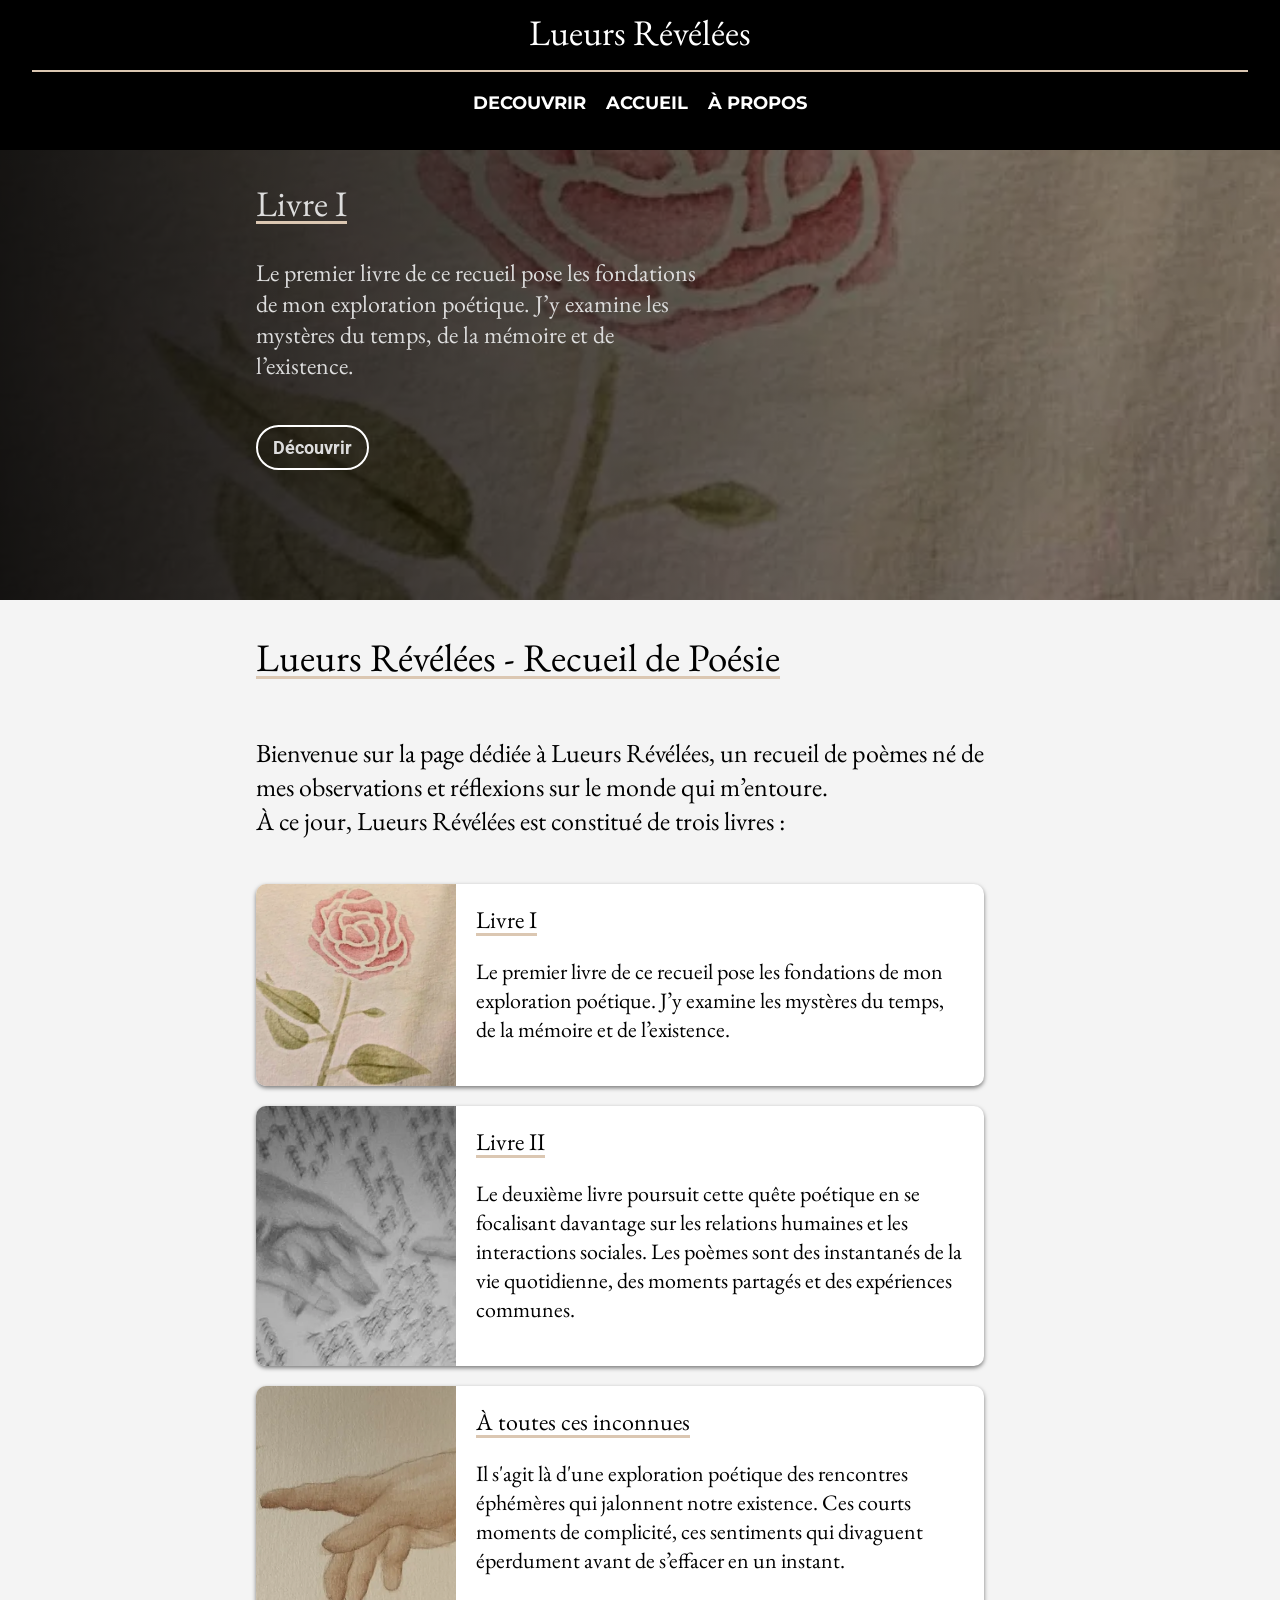
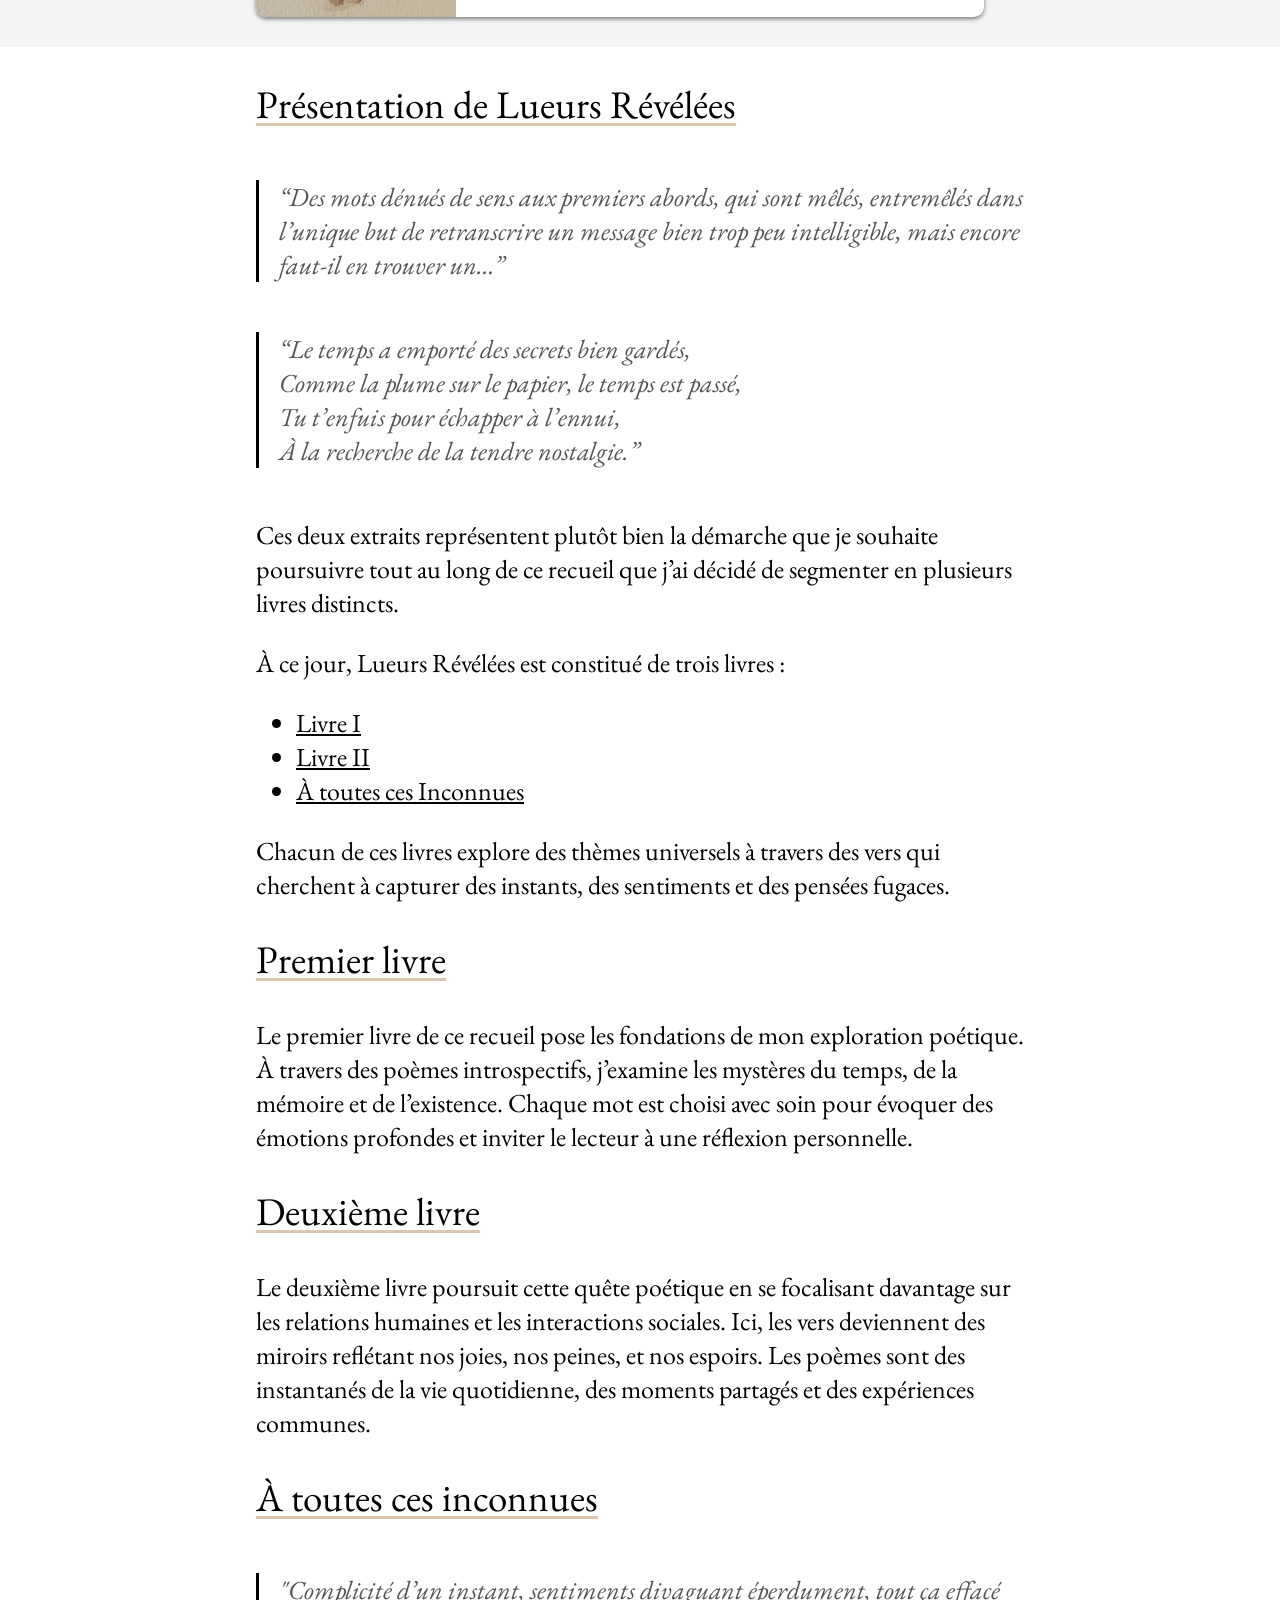
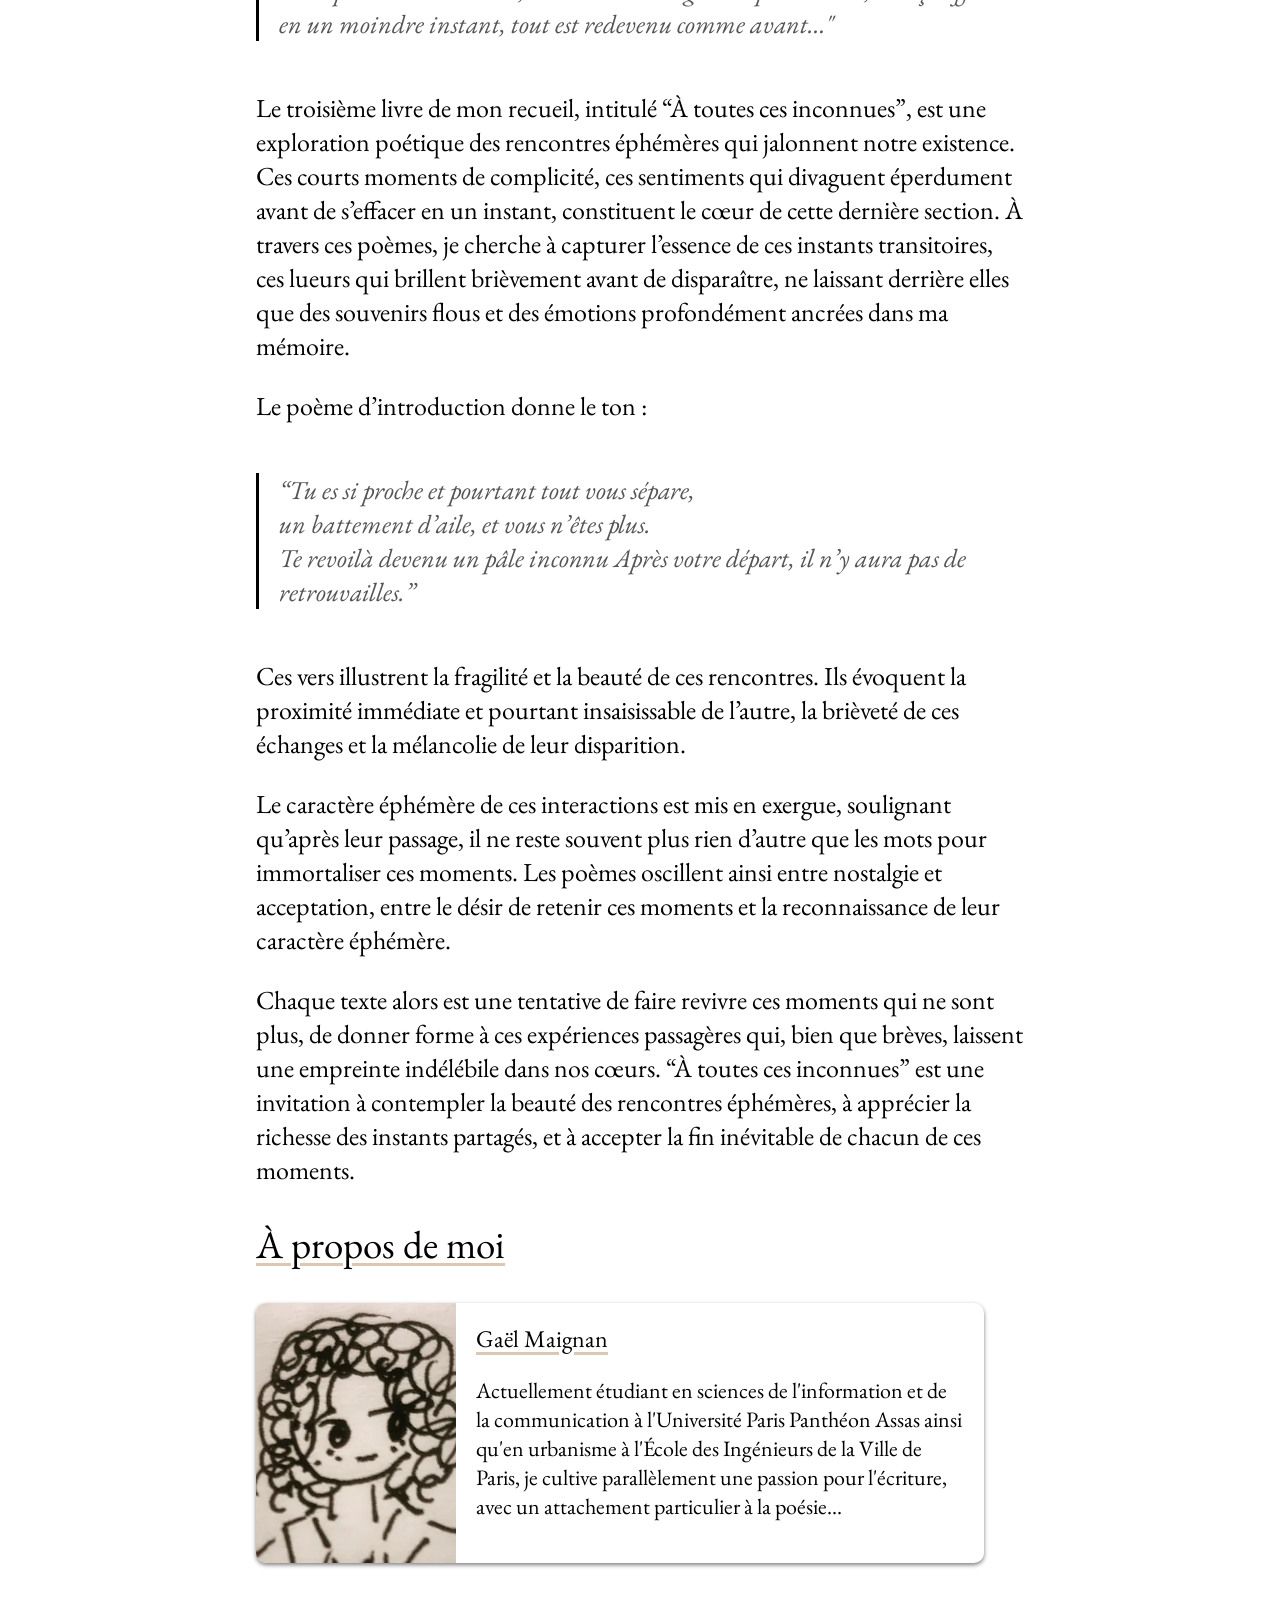
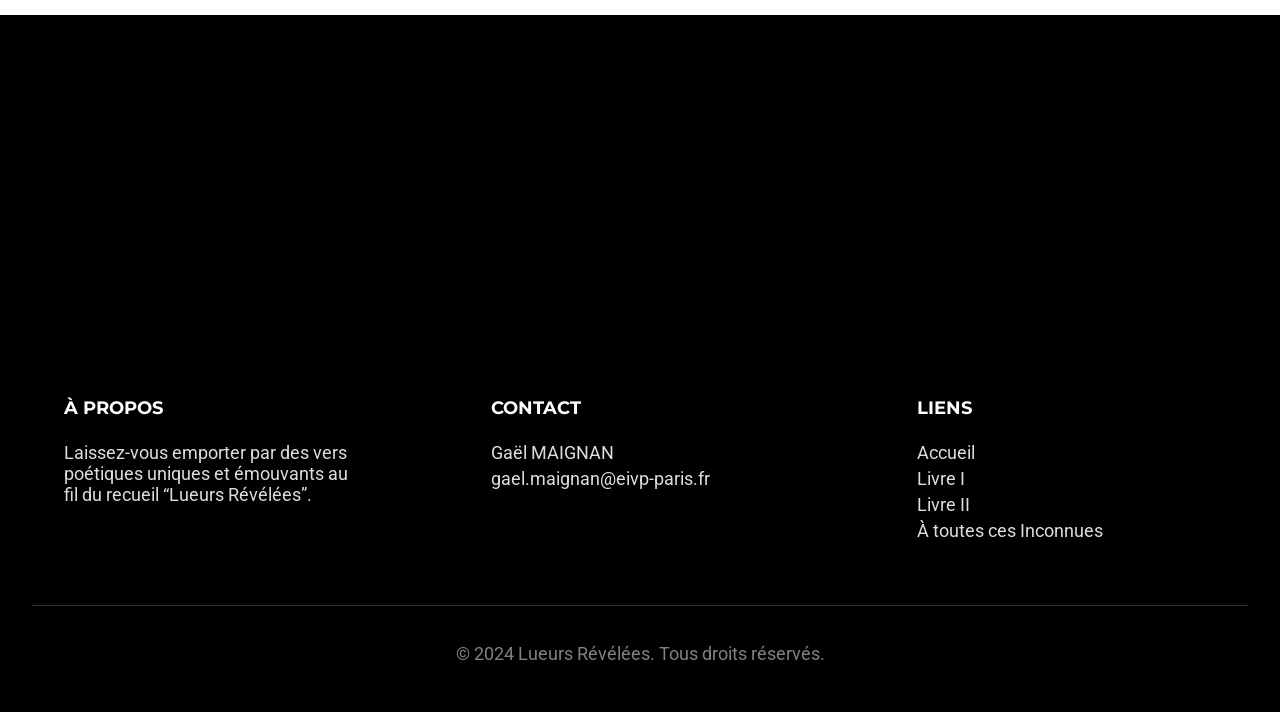
==== commit 4211baab: "Add files via upload" ====
--- a/index.html
+++ b/index.html
@@ -20,15 +20,15 @@
 
     <meta property="og:title" content="Lueurs Révélées — Recueil de Poésie | Gaël Maignan">
     <meta property="og:description" content="Découvrez des poèmes uniques qui explorent la beauté de l'âme humaine.">
-    <meta property="og:image" content="https://gael-mgn.github.io/Lueurs-Revelees/img/2.png">
-    <meta property="og:url" content="https://gael-mgn.github.io/Lueurs-Revelees">
+    <meta property="og:image" content="https://lueurs-revelees.fr/img/2.png">
+    <meta property="og:url" content="https://lueurs-revelees.fr">
     <meta property="og:type" content="website">
     <meta name="twitter:card" content="summary_large_image">
 
     <script src="js/script.js"></script>
     <script src="js/home.js"></script>
 
-
+<!--
     <script type="application/ld+json">
 {
   "@context": "https://schema.org",
@@ -36,28 +36,31 @@
   "name": "Lueurs Révélées",
   "description": "Un recueil de poésie par Gaël Maignan, explorant des thèmes profonds à travers trois livres principaux.",
   "creator": {
-    "@type": "Person",
-    "name": "Gaël Maignan"
+  "@type": "Person",
+  "name": "Gaël Maignan",
+  "url": "https://lueurs-revelees.fr/articles/gael%20maignan.html",
+  "image": "https://lueurs-revelees.fr/img/icon.png", 
+  "description": "Poète passionné et auteur du recueil Lueurs Révélées, explorant les émotions humaines à travers des vers captivants.",
   },
   "hasPart": [
     {
       "@type": "CreativeWork",
       "name": "Livre I",
-      "url": "https://gael-mgn.github.io/Lueurs-Revelees/articles/livre 1/livre 1.html"
+      "url": "https://lueurs-revelees.fr/articles/livre 1/livre 1.html"
     },
     {
       "@type": "CreativeWork",
       "name": "Livre II",
-      "url": "https://gael-mgn.github.io/Lueurs-Revelees/articles/livre 2/livre 2.html"
+      "url": "https://lueurs-revelees.fr/articles/livre 2/livre 2.html"
     },
     {
       "@type": "CreativeWork",
       "name": "À toutes ces Inconnues",
-      "url": "https://gael-mgn.github.io/Lueurs-Revelees/articles/livre 3/livre 3.html"
+      "url": "https://lueurs-revelees.fr/articles/livre 3/livre 3.html"
     }
   ]
 }
-</script>
+</script>-->
 
 
     <title>Lueurs Révélées — Recueil de Poèmes | Gaël Maignan</title>
@@ -181,23 +184,11 @@
                   <img src="img/gael.png" alt="Croquis de Gaël Maignan, poète à ses heures perdues, portrait en style esquisse.">
                   <div class="article-info">
                     <h3 class="article-title">Gaël Maignan</h3>
-                    <p class="article-description">Fondateur de l'Observatoire de l'Esprit Critique et étudiant en Sciences de l'Information et de la communication à l'Université Paris Panthéon Assas ainsi qu'en urbanisme à l'École des Ingénieurs de la Ville de Paris, je m'efforce de préserver un lien fort avec l'écriture et tout particulièrement avec la poésie...</p>
+                    <p class="article-description">Actuellement étudiant en sciences de l'information et de la communication à l'Université Paris Panthéon Assas ainsi qu'en urbanisme à l'École des Ingénieurs de la Ville de Paris, je cultive parallèlement une passion pour l'écriture, avec un attachement particulier à la poésie...</p>
                   </div>
         </a>
 
         </div>
-
-
-
-
-
-
-
-
-
-
-
-
 
 
         <footer id="footer">
--- a/style/styles.css
+++ b/style/styles.css
@@ -1,8 +1,6 @@
 h1,h2,h3, h4, h5, h6 {
     font-weight: normal;
 }
-
-
 
 .img{
     opacity: 1;
--- a/style/main.css
+++ b/style/main.css
@@ -362,7 +362,7 @@
 
 .article-infos {
     position: absolute;
-    transition: left 0.3s;
+    transition: left 0.5s;
     font-size: 24px;
     height: 100%;
     width: 100%;
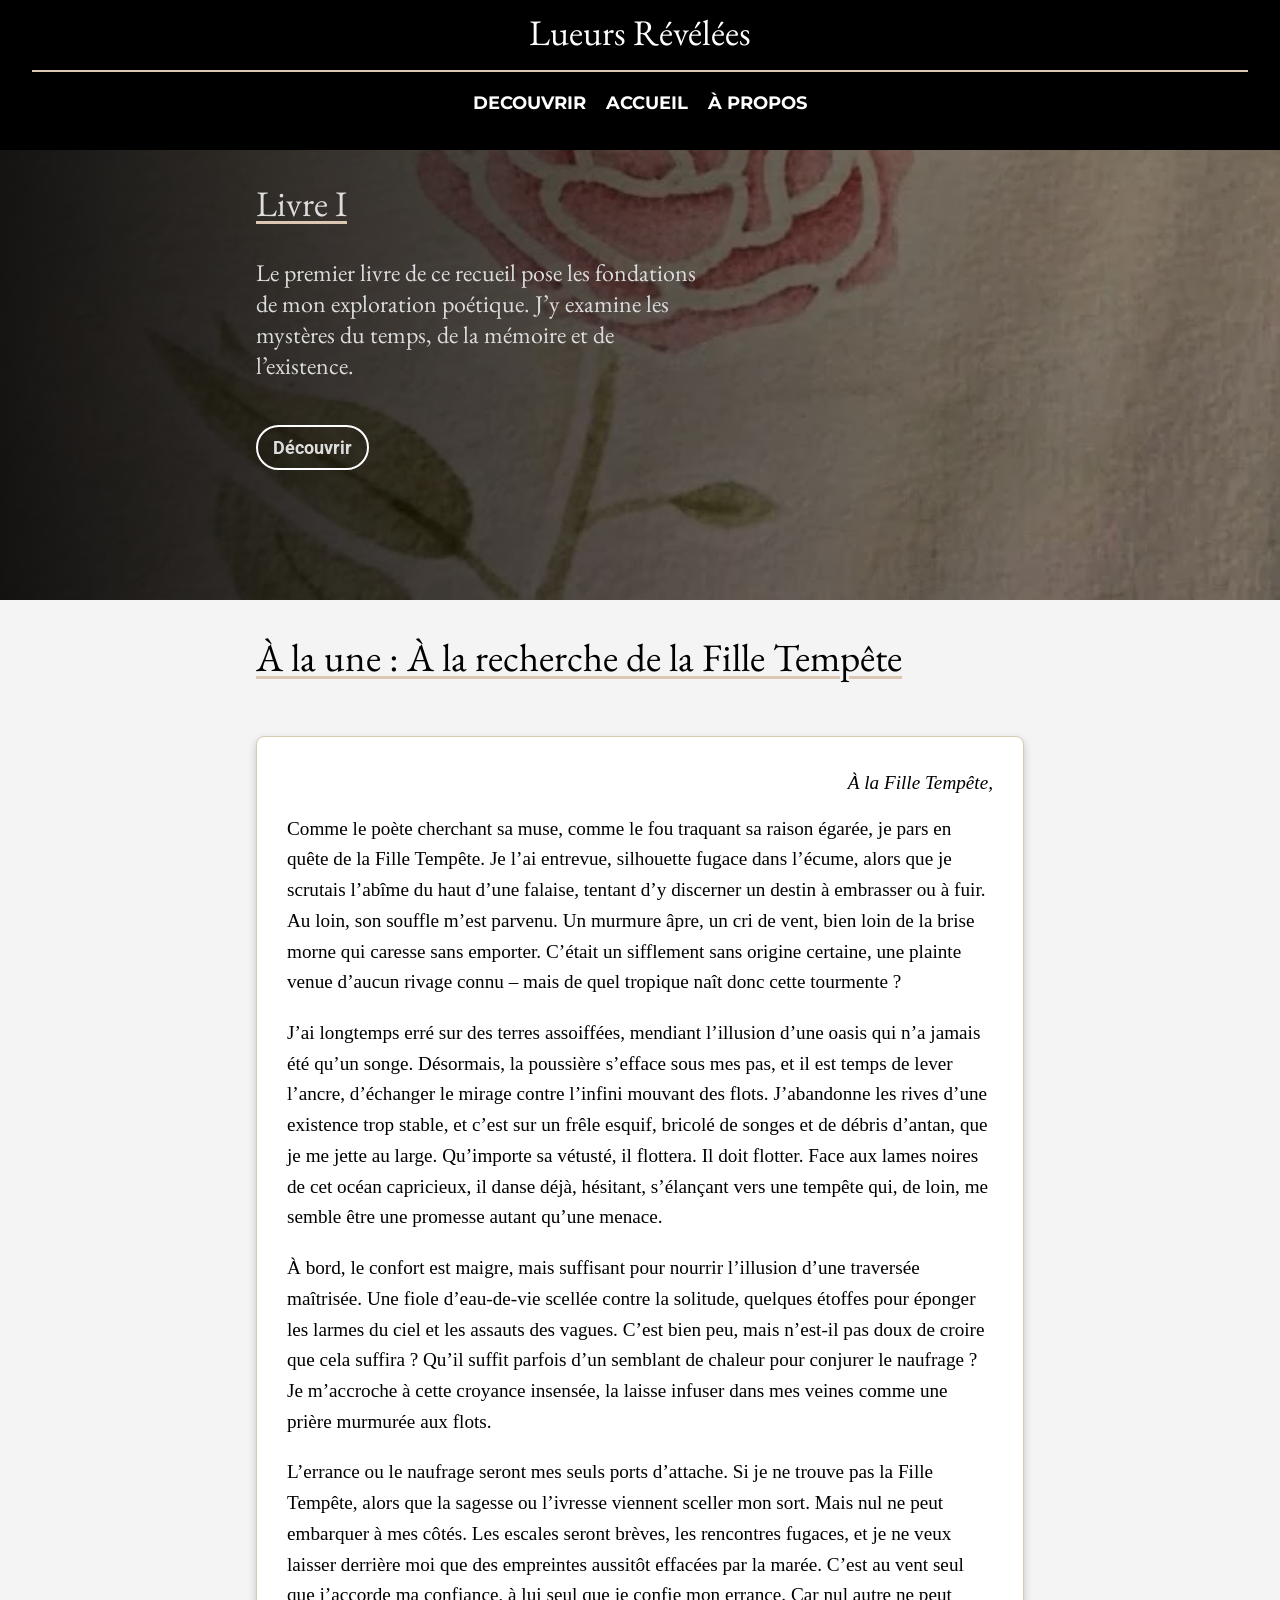
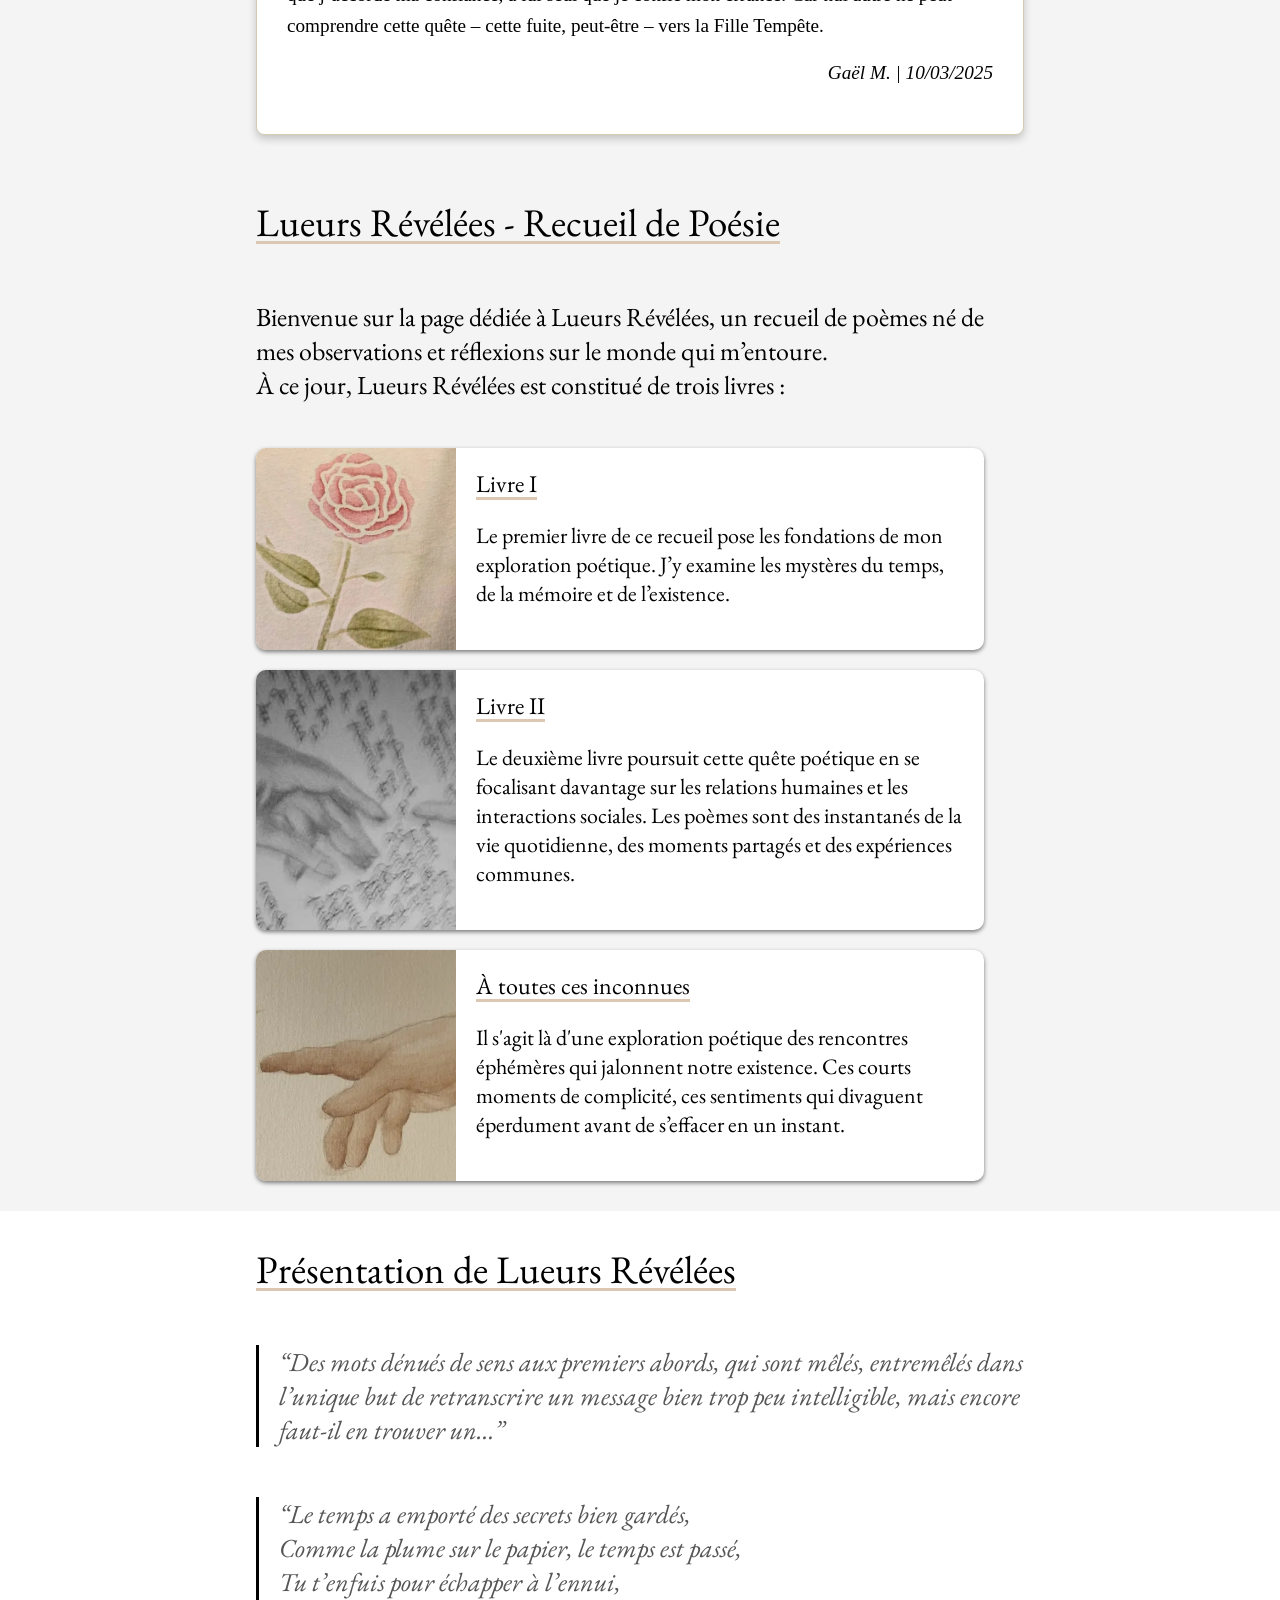
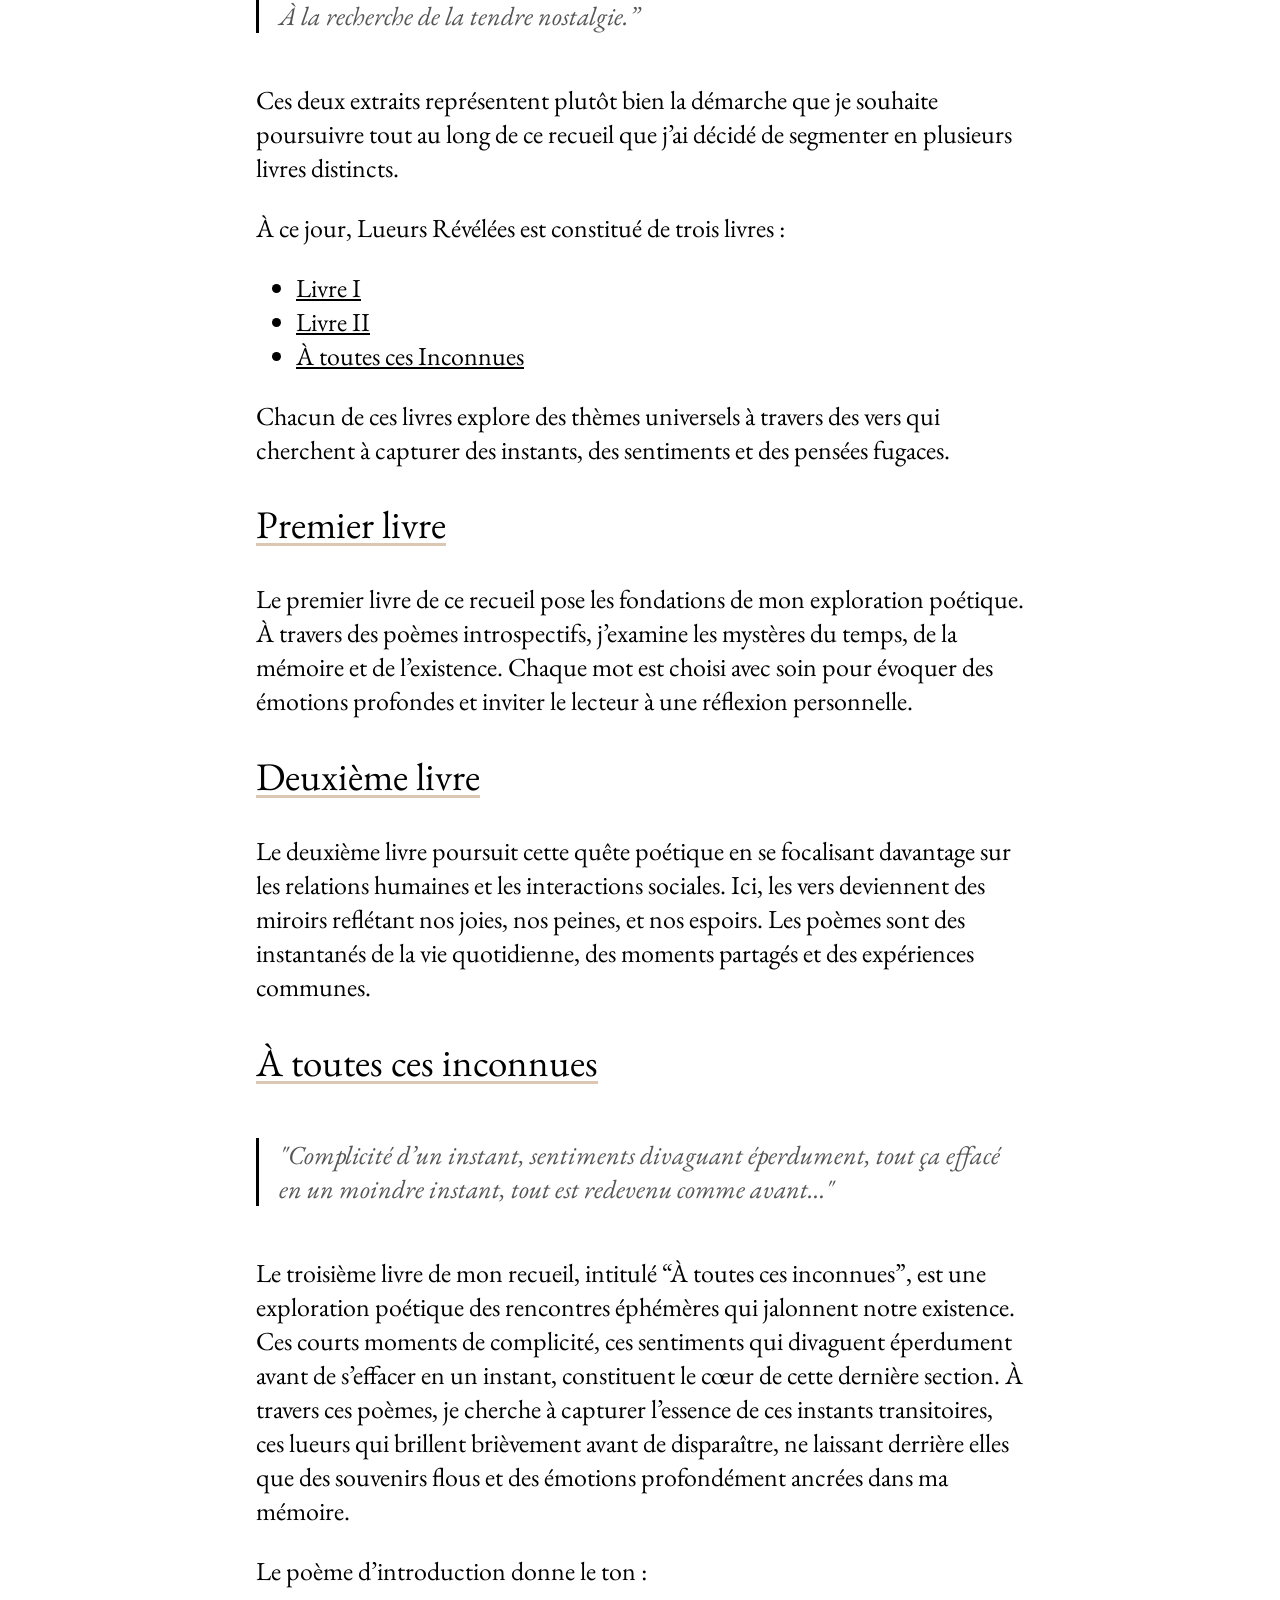
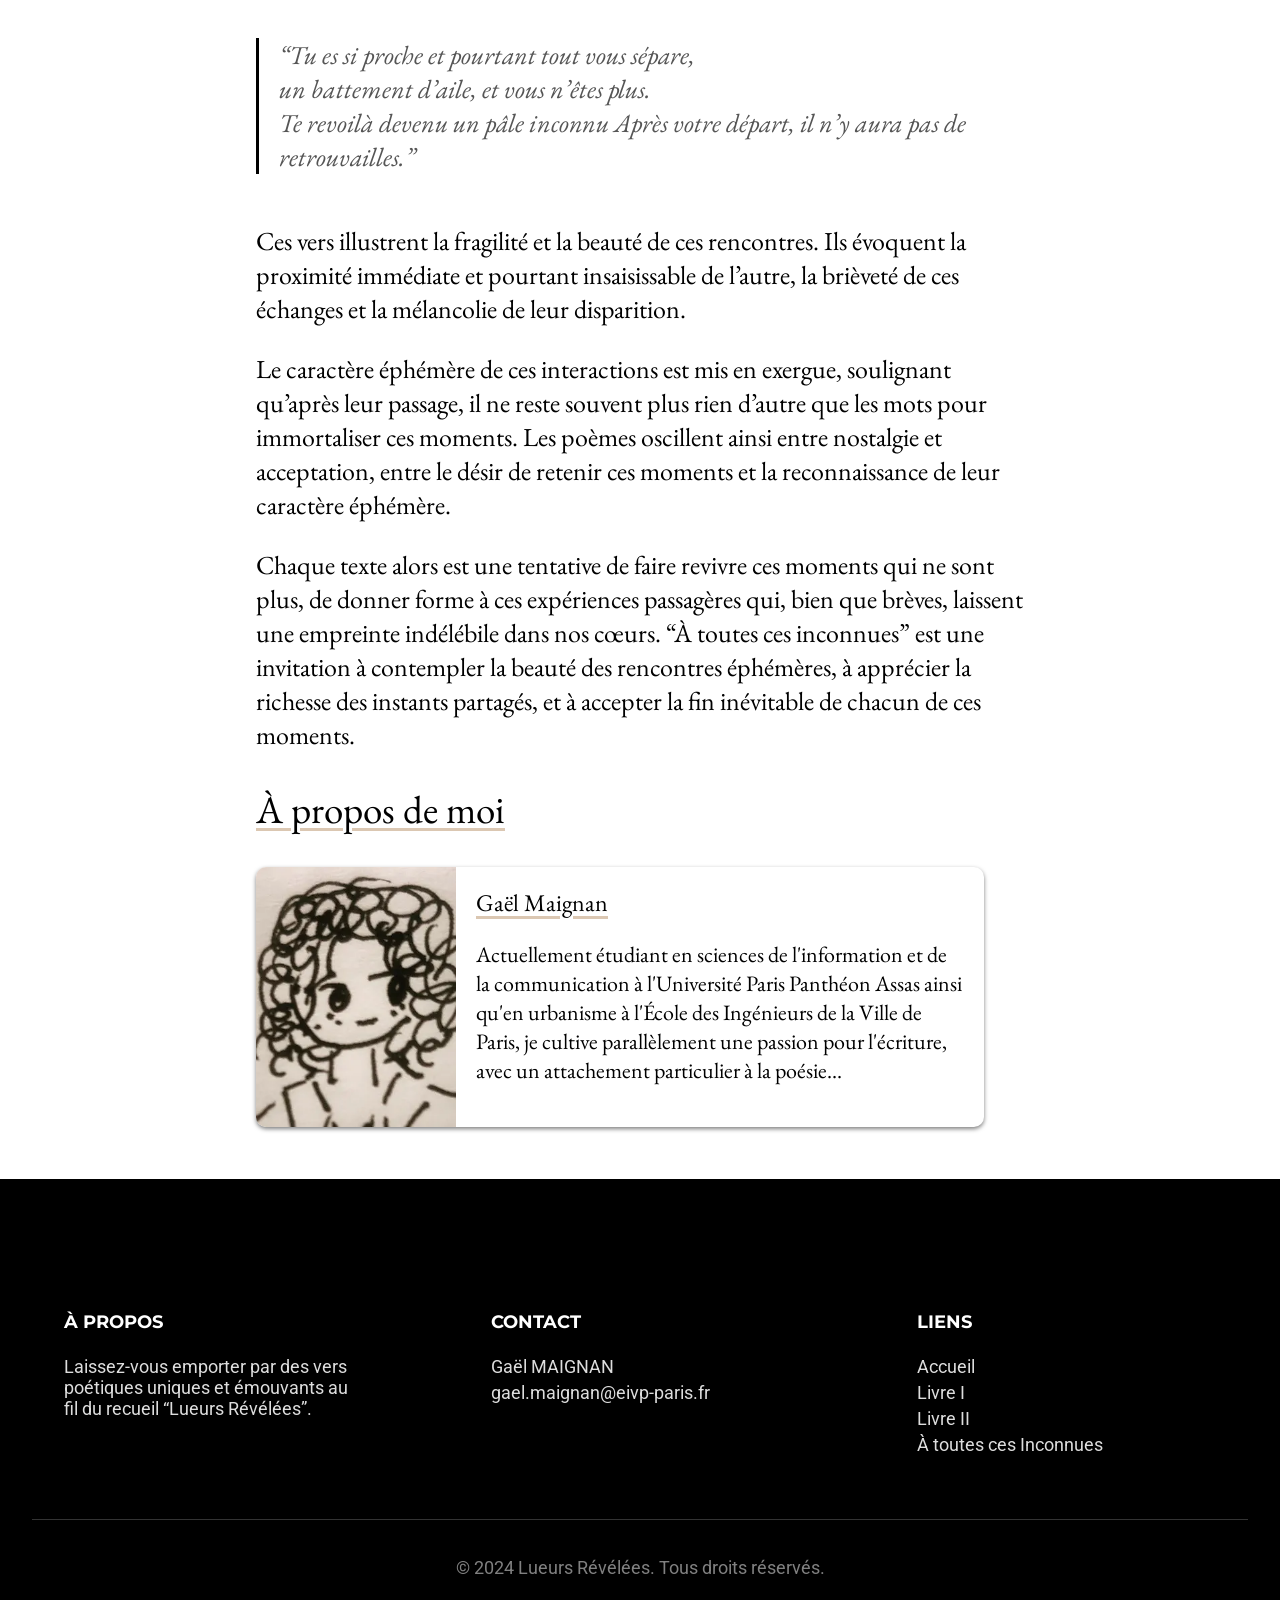
==== commit 6da752d6: "Add files via upload" ====
--- a/index.html
+++ b/index.html
@@ -78,6 +78,46 @@
     </nav>
     </header>
 
+    <style>
+        
+.letter-container {
+
+    font-family: 'Georgia', serif;
+  margin: 0 auto;
+  font-size: 1.2rem;
+  background: #fff;
+  box-shadow: 0 4px 8px rgba(0, 0, 0, 0.2);
+  border: 1px solid #d4cbb1;
+  padding: 30px;
+  border-radius: 8px;
+}
+@media screen and (max-width: 767px) {
+    .letter-container {
+        padding: 15px;
+    }
+}
+
+.letter-header, .letter-footer {
+  text-align: right;
+  font-style: italic;
+  margin-bottom: 20px;
+}
+
+.letter-header p {
+  margin: 5px 0;
+}
+
+.letter-body p {
+  line-height: 1.6;
+  margin-bottom: 20px;
+}
+
+.letter-footer p {
+  margin: 5px 0;
+}
+
+    </style>
+
     <main>
 
         <div class="carousel-container">
@@ -88,6 +128,36 @@
                 <h2 id="article_title"></h2>
                 <p id="article_resume"></p>
                 <a id="article_link" class="button" href="">Découvrir</a>
+            </div>
+        </div>
+
+        <div id="articles" class="articles">
+            <div class="article-grid">
+                <h2>À la une : À la recherche de la Fille Tempête</h2>
+
+                        <div class="letter-container">
+            <div class="letter-header">
+              <p>À la Fille Tempête,</p>
+            </div>
+            <div class="letter-body">
+              <p>
+                Comme le poète cherchant sa muse, comme le fou traquant sa raison égarée, je pars en quête de la Fille Tempête. Je l’ai entrevue, silhouette fugace dans l’écume, alors que je scrutais l’abîme du haut d’une falaise, tentant d’y discerner un destin à embrasser ou à fuir. Au loin, son souffle m’est parvenu. Un murmure âpre, un cri de vent, bien loin de la brise morne qui caresse sans emporter. C’était un sifflement sans origine certaine, une plainte venue d’aucun rivage connu – mais de quel tropique naît donc cette tourmente ?
+              </p>
+              <p>
+                J’ai longtemps erré sur des terres assoiffées, mendiant l’illusion d’une oasis qui n’a jamais été qu’un songe. Désormais, la poussière s’efface sous mes pas, et il est temps de lever l’ancre, d’échanger le mirage contre l’infini mouvant des flots. J’abandonne les rives d’une existence trop stable, et c’est sur un frêle esquif, bricolé de songes et de débris d’antan, que je me jette au large. Qu’importe sa vétusté, il flottera. Il doit flotter. Face aux lames noires de cet océan capricieux, il danse déjà, hésitant, s’élançant vers une tempête qui, de loin, me semble être une promesse autant qu’une menace.
+              </p>
+
+              <p>À bord, le confort est maigre, mais suffisant pour nourrir l’illusion d’une traversée maîtrisée. Une fiole d’eau-de-vie scellée contre la solitude, quelques étoffes pour éponger les larmes du ciel et les assauts des vagues. C’est bien peu, mais n’est-il pas doux de croire que cela suffira ? Qu’il suffit parfois d’un semblant de chaleur pour conjurer le naufrage ? Je m’accroche à cette croyance insensée, la laisse infuser dans mes veines comme une prière murmurée aux flots.</p>
+
+              <p>L’errance ou le naufrage seront mes seuls ports d’attache. Si je ne trouve pas la Fille Tempête, alors que la sagesse ou l’ivresse viennent sceller mon sort. Mais nul ne peut embarquer à mes côtés. Les escales seront brèves, les rencontres fugaces, et je ne veux laisser derrière moi que des empreintes aussitôt effacées par la marée. C’est au vent seul que j’accorde ma confiance, à lui seul que je confie mon errance. Car nul autre ne peut comprendre cette quête – cette fuite, peut-être – vers la Fille Tempête.</p>
+
+            </div>
+            <div class="letter-footer">
+              <p>Gaël M. | 10/03/2025</p>
+            </div>
+          </div>
+
+
             </div>
         </div>
 
--- a/style/main.css
+++ b/style/main.css
@@ -64,7 +64,7 @@
     height: 150px;
     background-color: rgba(0, 0, 0, 0.90);
     top: 0px;
-    transition: top 0.3s;
+    transition: top 0.5s;
     z-index: 1000;
 
 }
@@ -268,7 +268,7 @@
     background-size: cover;
     background-position: center;
     background-attachment: fixed;
-    height: 300px;
+    height: 50px;
     position: relative;
 }
 .fixed-img::after {
